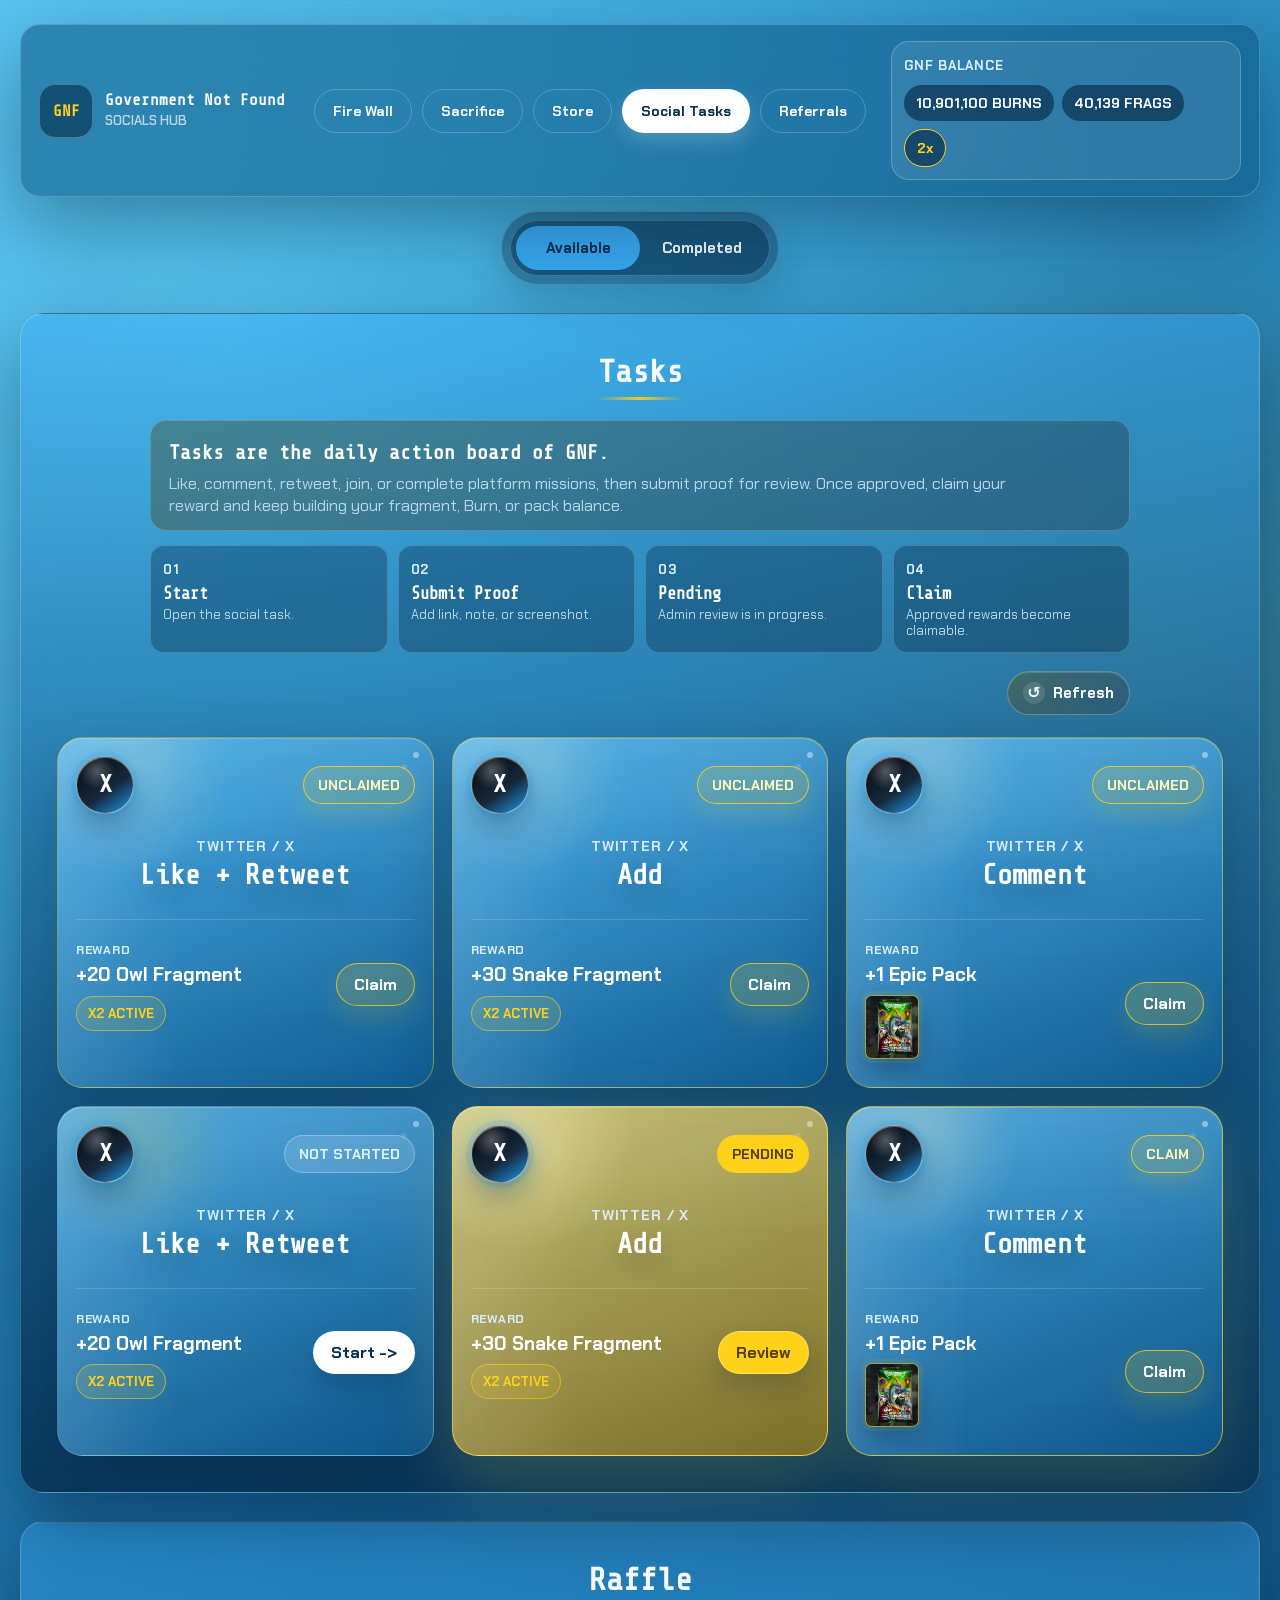
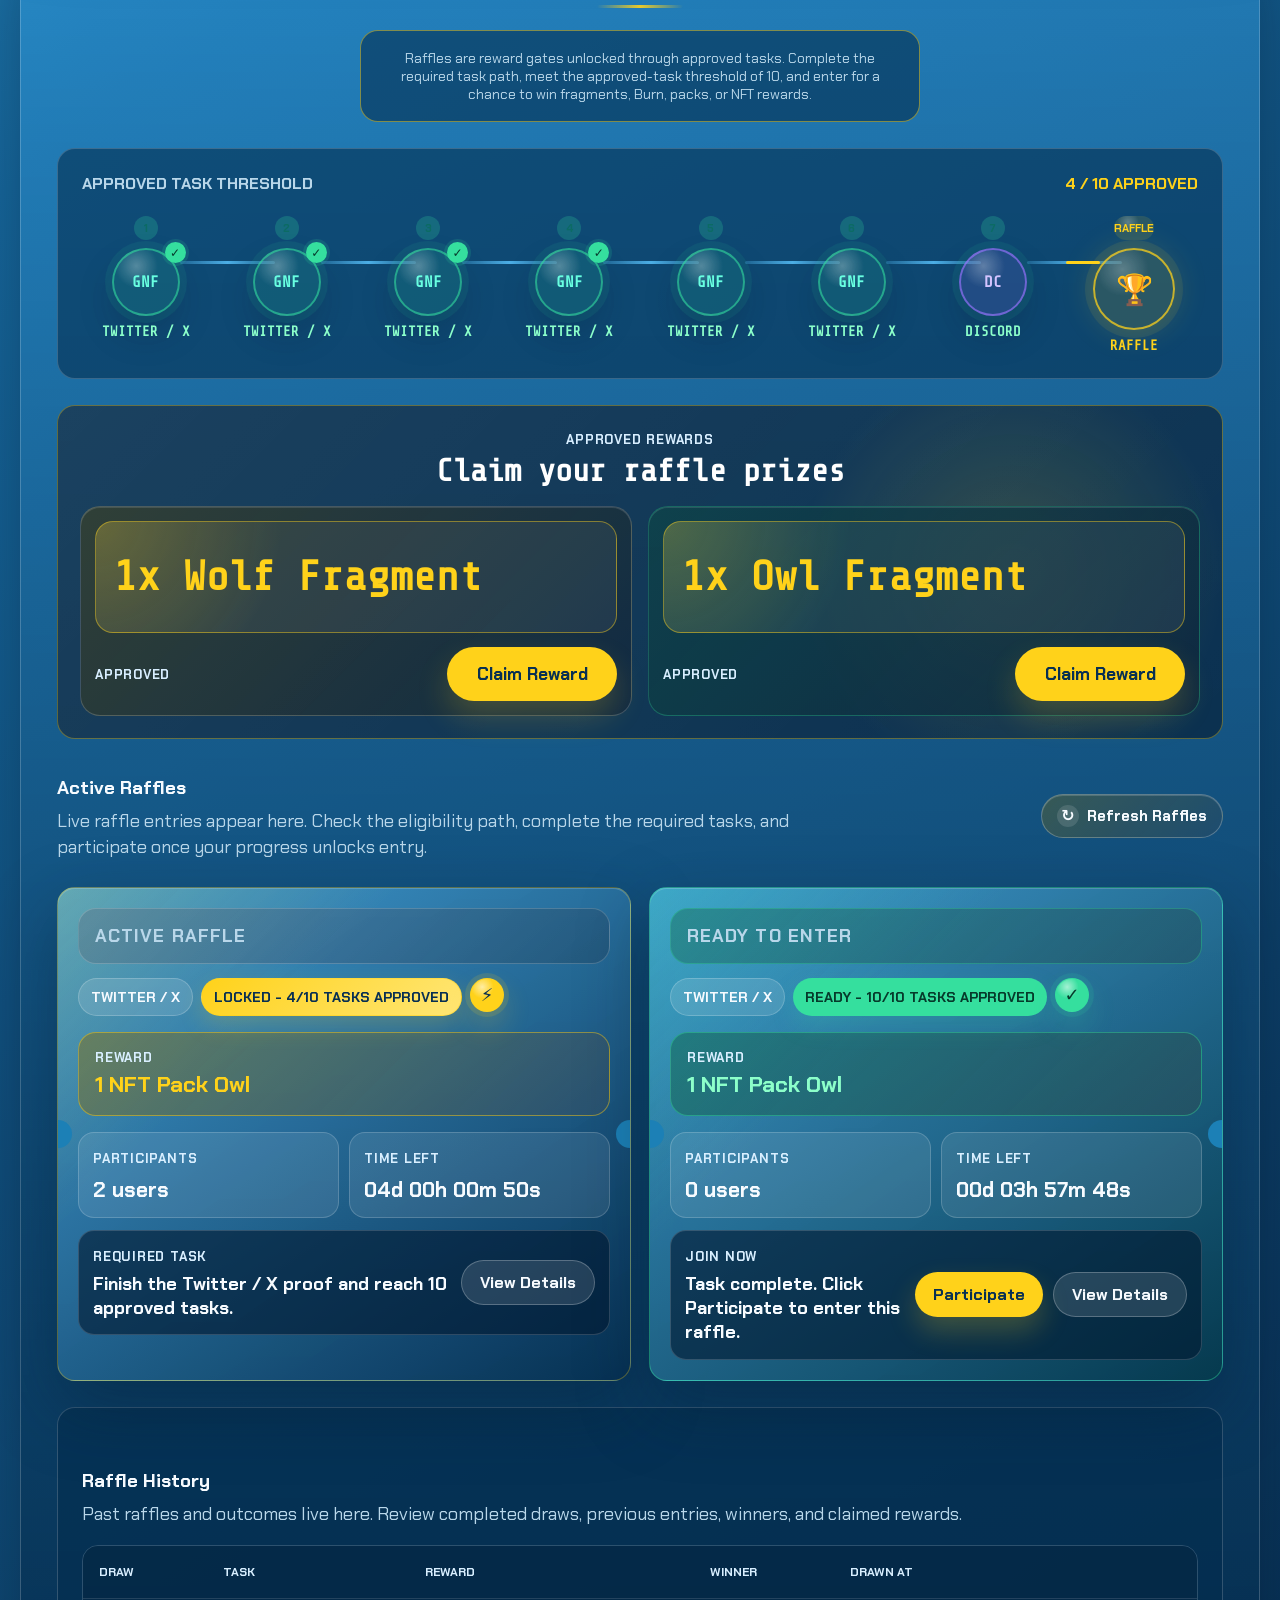
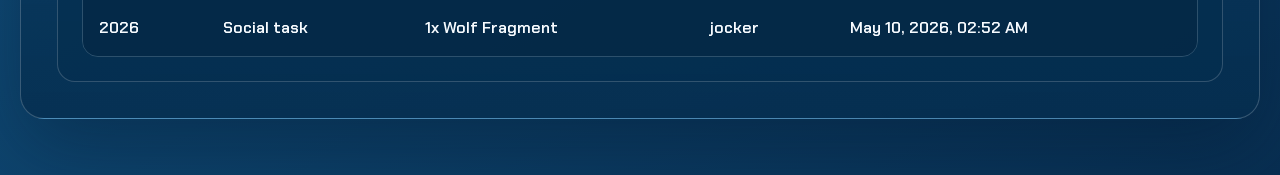
==== SocialMedia/index.html @ e6bdf953 "Publish full GNF platform" ====
<!doctype html>
<html lang="en">
  <head>
    <meta charset="UTF-8" />
    <meta name="viewport" content="width=device-width, initial-scale=1.0" />
    <title>GNF Social Tasks - Professional Mockup</title>
    <link rel="preconnect" href="https://fonts.googleapis.com" />
    <link rel="preconnect" href="https://fonts.gstatic.com" crossorigin />
    <link
      href="https://fonts.googleapis.com/css2?family=Aldrich&family=Audiowide&family=Barlow+Condensed:wght@600;700;800&family=Bungee&family=Chakra+Petch:wght@600;700&family=Electrolize&family=Exo+2:wght@600;700;800&family=Geo&family=Iceland&family=Iceberg&family=Inter+Tight:wght@600;700;800&family=Jost:wght@600;700;800&family=Kanit:wght@600;700;800&family=League+Spartan:wght@600;700;800&family=Lexend:wght@600;700;800&family=Maven+Pro:wght@600;700;800&family=Michroma&family=Noto+Sans+Display:wght@600;700;800&family=Orbitron:wght@600;700;800&family=Oswald:wght@600;700&family=Oxanium:wght@500;600;700;800&family=Overpass+Mono:wght@600;700&family=Pixelify+Sans:wght@600;700&family=Plus+Jakarta+Sans:wght@600;700;800&family=Quantico:wght@700&family=Rajdhani:wght@500;600;700&family=Rationale&family=Rubik+Mono+One&family=Russo+One&family=Share+Tech+Mono&family=Sora:wght@600;700;800&family=Space+Grotesk:wght@600;700&family=Syncopate:wght@700&family=Tektur:wght@600;700;800&family=Titillium+Web:wght@600;700;900&family=Tomorrow:wght@600;700;800&family=Turret+Road:wght@700;800&display=swap"
      rel="stylesheet"
    />
    <script>if (new URLSearchParams(location.search).has("embed")) document.documentElement.classList.add("embed-mode");</script>
    <link rel="stylesheet" href="./styles.css?v=9" />
    <style>
      .embed-mode .task-board,
      .embed-mode .raffle-grid {
        grid-template-columns: 1fr !important;
      }

      .embed-mode .task-card-bottom,
      .embed-mode .unlock-path {
        grid-template-columns: 1fr !important;
        align-items: start !important;
      }

      .embed-mode .task-start-button,
      .embed-mode .pending-button,
      .embed-mode .claim-button {
        grid-column: 1 !important;
        grid-row: auto !important;
        justify-self: start !important;
        width: max-content !important;
        max-width: 100% !important;
        margin-top: 8px !important;
      }

      .embed-mode .raffle-actions {
        width: 100% !important;
        justify-content: flex-start !important;
      }

      .embed-mode .unlock-path .secondary-action,
      .embed-mode .participate-action {
        margin-top: 8px !important;
        white-space: normal !important;
      }

      @media (max-width: 760px) {
        .embed-mode .task-board,
        .embed-mode .raffle-grid {
          grid-template-columns: 1fr !important;
        }
      }
    </style>
  </head>
  <body>
    <div class="page-shell">
      <header class="topbar" aria-label="Main navigation">
        <a class="brand" href="../index.html#socials">
          <span class="brand-mark">GNF</span>
          <span>
            <strong>Government Not Found</strong>
            <small>Socials Hub</small>
          </span>
        </a>

        <nav class="nav-pills" aria-label="Platform sections">
          <a href="../index.html#fire-wall">Fire Wall</a>
          <a href="../index.html#sacrifice">Sacrifice</a>
          <a href="../index.html#store">Store</a>
          <a class="active" href="../index.html#socials">Social Tasks</a>
          <a href="../index.html#referrals">Referrals</a>
        </nav>

        <div class="wallet-card">
          <span class="wallet-label">GNF Balance</span>
          <div class="wallet-row">
            <strong>10,901,100 BURNS</strong>
            <strong>40,139 FRAGS</strong>
            <span class="boost">2x</span>
          </div>
        </div>
      </header>

      <section class="font-switcher is-hidden" aria-label="Font picker">
        <div class="font-switcher-head">
          <span>Title Font Test</span>
          <strong id="activeFontLabel">Share Tech Mono</strong>
          <small>Info font: Chakra Petch</small>
        </div>
        <div class="font-choice-list">
          <button class="active" type="button" data-font-choice="Share Tech Mono">Share Tech Mono</button>
          <button type="button" data-font-choice="Oxanium">Oxanium</button>
          <button type="button" data-font-choice="Rajdhani">Rajdhani</button>
          <button type="button" data-font-choice="Orbitron">Orbitron</button>
          <button type="button" data-font-choice="Exo 2">Exo 2</button>
          <button type="button" data-font-choice="Chakra Petch">Chakra Petch</button>
          <button type="button" data-font-choice="Space Grotesk">Space Grotesk</button>
          <button type="button" data-font-choice="Sora">Sora</button>
          <button type="button" data-font-choice="Barlow Condensed">Barlow Condensed</button>
          <button type="button" data-font-choice="Tektur">Tektur</button>
          <button type="button" data-font-choice="Audiowide">Audiowide</button>
          <button type="button" data-font-choice="Quantico">Quantico</button>
          <button type="button" data-font-choice="Michroma">Michroma</button>
          <button type="button" data-font-choice="Tomorrow">Tomorrow</button>
          <button type="button" data-font-choice="Kanit">Kanit</button>
          <button type="button" data-font-choice="Titillium Web">Titillium Web</button>
          <button type="button" data-font-choice="Bungee">Bungee</button>
          <button type="button" data-font-choice="Syncopate">Syncopate</button>
          <button type="button" data-font-choice="Russo One">Russo One</button>
          <button type="button" data-font-choice="Aldrich">Aldrich</button>
          <button type="button" data-font-choice="Inter Tight">Inter Tight</button>
          <button type="button" data-font-choice="Electrolize">Electrolize</button>
          <button type="button" data-font-choice="Geo">Geo</button>
          <button type="button" data-font-choice="Iceland">Iceland</button>
          <button type="button" data-font-choice="Iceberg">Iceberg</button>
          <button type="button" data-font-choice="Jost">Jost</button>
          <button type="button" data-font-choice="League Spartan">League Spartan</button>
          <button type="button" data-font-choice="Lexend">Lexend</button>
          <button type="button" data-font-choice="Maven Pro">Maven Pro</button>
          <button type="button" data-font-choice="Noto Sans Display">Noto Sans Display</button>
          <button type="button" data-font-choice="Oswald">Oswald</button>
          <button type="button" data-font-choice="Overpass Mono">Overpass Mono</button>
          <button type="button" data-font-choice="Pixelify Sans">Pixelify Sans</button>
          <button type="button" data-font-choice="Plus Jakarta Sans">Plus Jakarta Sans</button>
          <button type="button" data-font-choice="Rationale">Rationale</button>
          <button type="button" data-font-choice="Rubik Mono One">Rubik Mono One</button>
          <button type="button" data-font-choice="Turret Road">Turret Road</button>
        </div>
      </section>

      <div class="task-toolbar task-toolbar-top" aria-label="Task controls">
        <div class="segmented-control" aria-label="Task filters">
          <button class="active" type="button" data-task-tab="available">Available</button>
          <button type="button" data-task-tab="completed">Completed</button>
        </div>
      </div>

      <main>
        <section class="panel task-panel" aria-labelledby="tasks-title">
          <div class="section-head">
            <div class="center-title">
              <h2 id="tasks-title">Tasks</h2>
            </div>
          </div>

          <div class="description-panel">

            <strong>Tasks are the daily action board of GNF.</strong>
            <p>Like, comment, retweet, join, or complete platform missions, then submit proof for review. Once approved, claim your reward and keep building your fragment, Burn, or pack balance.</p>
          </div>

          <div class="task-lifecycle">
            <div>
              <span>01</span>
              <strong>Start</strong>
              <small>Open the social task.</small>
            </div>
            <div>
              <span>02</span>
              <strong>Submit Proof</strong>
              <small>Add link, note, or screenshot.</small>
            </div>
            <div>
              <span>03</span>
              <strong>Pending</strong>
              <small>Admin review is in progress.</small>
            </div>
            <div>
              <span>04</span>
              <strong>Claim</strong>
              <small>Approved rewards become claimable.</small>
            </div>
          </div>

          <div class="task-actions-row">
            <button class="refresh-button title-refresh" type="button" aria-label="Refresh tasks">
              <span aria-hidden="true">&olarr;</span>
              Refresh
            </button>
          </div>

          <div class="task-board task-tab-panel is-active" id="availableTasks" aria-label="Available tasks">
            <article class="social-task-card approved-task">
              <div class="task-card-top">
                <span class="task-platform" aria-label="Twitter / X">X</span>
                <span class="task-state claim-state">Unclaimed</span>
              </div>
              <div class="task-card-main">
                <p>Twitter / X</p>
                <h3>Like + Retweet</h3>
              </div>
              <div class="task-card-bottom">
                <div>
                  <span>Reward</span>
                  <strong>+20 Owl Fragment</strong>
                </div>
                <span class="boost-chip">x2 active</span>
                <button class="task-start-button claim-button" type="button">Claim</button>
              </div>
            </article>

            <article class="social-task-card approved-task">
              <div class="task-card-top">
                <span class="task-platform" aria-label="Twitter / X">X</span>
                <span class="task-state claim-state">Unclaimed</span>
              </div>
              <div class="task-card-main">
                <p>Twitter / X</p>
                <h3>Add</h3>
              </div>
              <div class="task-card-bottom">
                <div>
                  <span>Reward</span>
                  <strong>+30 Snake Fragment</strong>
                </div>
                <span class="boost-chip">x2 active</span>
                <button class="task-start-button claim-button" type="button">Claim</button>
              </div>
            </article>

            <article class="social-task-card approved-task">
              <div class="task-card-top">
                <span class="task-platform" aria-label="Twitter / X">X</span>
                <span class="task-state claim-state">Unclaimed</span>
              </div>
              <div class="task-card-main">
                <p>Twitter / X</p>
                <h3>Comment</h3>
              </div>
              <div class="task-card-bottom">
                <div>
                  <span>Reward</span>
                  <strong>+1 Epic Pack</strong>
                  <span class="epic-pack-preview" aria-label="Epic Pack preview">
                    <img src="./assets/epic-pack.png" alt="GNF Break Through First Edition pack" />
                  </span>
                </div>
                <button class="task-start-button claim-button" type="button">Claim</button>
              </div>
            </article>

            <article class="social-task-card">
              <div class="task-card-top">
                <span class="task-platform" aria-label="Twitter / X">X</span>
                <span class="task-state">Not Started</span>
              </div>
              <div class="task-card-main">
                <p>Twitter / X</p>
                <h3>Like + Retweet</h3>
              </div>
              <div class="task-card-bottom">
                <div>
                  <span>Reward</span>
                  <strong>+20 Owl Fragment</strong>
                </div>
                <span class="boost-chip">x2 active</span>
                <button class="task-start-button" type="button" data-open-proof>Start</button>
              </div>
            </article>

            <article class="social-task-card snake-task pending-task">
              <div class="task-card-top">
                <span class="task-platform" aria-label="Twitter / X">X</span>
                <span class="task-state pending-state">Pending</span>
              </div>
              <div class="task-card-main">
                <p>Twitter / X</p>
                <h3>Add</h3>
              </div>
              <div class="task-card-bottom">
                <div>
                  <span>Reward</span>
                  <strong>+30 Snake Fragment</strong>
                </div>
                <span class="boost-chip">x2 active</span>
                <button class="task-start-button pending-button" type="button">Review</button>
              </div>
            </article>

            <article class="social-task-card epic-task claim-task">
              <div class="task-card-top">
                <span class="task-platform" aria-label="Twitter / X">X</span>
                <span class="task-state claim-state">Claim</span>
              </div>
              <div class="task-card-main">
                <p>Twitter / X</p>
                <h3>Comment</h3>
              </div>
              <div class="task-card-bottom">
                <div>
                  <span>Reward</span>
                  <strong>+1 Epic Pack</strong>
                  <span class="epic-pack-preview" aria-label="Epic Pack preview">
                    <img src="./assets/epic-pack.png" alt="GNF Break Through First Edition pack" />
                  </span>
                </div>
                <button class="task-start-button claim-button" type="button">Claim</button>
              </div>
            </article>
          </div>

          <div class="completed-showcase task-tab-panel" id="completedTasks" aria-label="Completed tasks">
            <div class="completed-task-grid">
              <article class="completed-task-card snake-completed">
                <div class="completed-card-top">
                  <span class="task-platform" aria-label="Twitter / X">X</span>
                  <span class="task-state completed-state">Completed</span>
                </div>
                <div class="completed-card-main">
                  <p>Twitter / X</p>
                  <h3>Like</h3>
                </div>
                <div class="completed-card-reward">
                  <span>Reward claimed</span>
                  <strong>+10 Snake Fragment</strong>
                  <small>x2 active</small>
                </div>
              </article>

              <article class="completed-task-card burn-completed">
                <div class="completed-card-top">
                  <span class="task-platform" aria-label="Twitter / X">X</span>
                  <span class="task-state completed-state">Completed</span>
                </div>
                <div class="completed-card-main">
                  <p>Twitter / X</p>
                  <h3>Comment</h3>
                </div>
                <div class="completed-card-reward">
                  <span>Reward claimed</span>
                  <strong>+1000 Burn Coins</strong>
                </div>
              </article>

              <article class="completed-task-card epic-completed">
                <div class="completed-card-top">
                  <span class="task-platform" aria-label="Twitter / X">X</span>
                  <span class="task-state completed-state">Completed</span>
                </div>
                <div class="completed-card-main">
                  <p>Twitter / X</p>
                  <h3>Retweet</h3>
                </div>
                <div class="completed-card-reward">
                  <span>Reward claimed</span>
                  <strong>+1 Epic Pack</strong>
                </div>
              </article>

              <article class="completed-task-card owl-completed">
                <div class="completed-card-top">
                  <span class="task-platform" aria-label="Twitter / X">X</span>
                  <span class="task-state completed-state">Completed</span>
                </div>
                <div class="completed-card-main">
                  <p>Twitter / X</p>
                  <h3>Like</h3>
                </div>
                <div class="completed-card-reward">
                  <span>Reward claimed</span>
                  <strong>+10 Owl Fragment</strong>
                  <small>x2 active</small>
                </div>
              </article>
            </div>
          </div>
        </section>

        <section class="panel" aria-labelledby="raffles-title">
          <div class="section-head">
            <div class="center-title">
              <h2 id="raffles-title">Raffle</h2>
              <div class="notice raffle-header-notice">
                <span>Raffles are reward gates unlocked through approved tasks. Complete the required task path, meet the approved-task threshold of 10, and enter for a chance to win fragments, Burn, packs, or NFT rewards.</span>
              </div>
            </div>
          </div>

          <div class="progress-card">
            <div class="progress-top">
              <span>Approved task threshold</span>
              <strong>4 / 10 approved</strong>
            </div>
            <div class="raffle-path" aria-label="Raffle task path">
              <div class="path-node is-complete">
                <span class="path-index">1</span>
                <span class="path-orb">GNF</span>
                <strong>Twitter / X</strong>
              </div>
              <div class="path-node is-complete">
                <span class="path-index">2</span>
                <span class="path-orb">GNF</span>
                <strong>Twitter / X</strong>
              </div>
              <div class="path-node is-complete">
                <span class="path-index">3</span>
                <span class="path-orb">GNF</span>
                <strong>Twitter / X</strong>
              </div>
              <div class="path-node is-complete">
                <span class="path-index">4</span>
                <span class="path-orb">GNF</span>
                <strong>Twitter / X</strong>
              </div>
              <div class="path-node">
                <span class="path-index">5</span>
                <span class="path-orb">GNF</span>
                <strong>Twitter / X</strong>
              </div>
              <div class="path-node">
                <span class="path-index">6</span>
                <span class="path-orb">GNF</span>
                <strong>Twitter / X</strong>
              </div>
              <div class="path-node discord-node">
                <span class="path-index">7</span>
                <span class="path-orb">DC</span>
                <strong>Discord</strong>
              </div>
              <div class="path-node raffle-node">
                <span class="path-index">Raffle</span>
                <span class="path-orb">&#127942;</span>
                <strong>Raffle</strong>
              </div>
            </div>
          </div>

          <div class="rewards-box">
            <div class="rewards-title">
              <span>Approved Rewards</span>
              <strong>Claim your raffle prizes</strong>
            </div>

            <div class="reward-claim-grid">
              <article class="reward-item">
                <div class="reward-glow">
                  <strong>1x Wolf Fragment</strong>
                </div>
                <div class="reward-claim-area">
                  <span>Approved</span>
                  <button type="button">Claim Reward</button>
                </div>
              </article>

              <article class="reward-item reward-item-alt">
                <div class="reward-glow">
                  <strong>1x Owl Fragment</strong>
                </div>
                <div class="reward-claim-area">
                  <span>Approved</span>
                  <button type="button">Claim Reward</button>
                </div>
              </article>
            </div>
          </div>

          <div class="section-subhead">
            <div>
              <h3>Active Raffles</h3>
              <p>Live raffle entries appear here. Check the eligibility path, complete the required tasks, and participate once your progress unlocks entry.</p>
            </div>
            <div class="section-actions compact">
              <button class="refresh-button" type="button" aria-label="Refresh active raffles">
                <span aria-hidden="true">↻</span>
                Refresh Raffles
              </button>
            </div>
          </div>

          <div class="raffle-grid">
            <article class="raffle-card premium-lock">
              <div class="raffle-main">
                <div class="raffle-nameplate">
                  <p class="eyebrow">Active Raffle</p>
                </div>

                <div class="raffle-card-head">
                  <span class="network-pill">Twitter / X</span>
                  <span class="task-pill locked-progress">Locked - 4/10 tasks approved</span>
                  <span class="status-mark locked-mark" aria-label="Raffle locked">⚡</span>
                </div>

                <div class="raffle-title-row">
                  <div class="reward-medal" aria-label="Reward">
                    <span>Reward</span>
                    <strong>1 NFT Pack Owl</strong>
                  </div>
                </div>

                <div class="raffle-meta">
                  <div>
                    <span>Participants</span>
                    <strong>2 users</strong>
                  </div>
                  <div>
                    <span>Time left</span>
                    <strong>04d 00h 00m 50s</strong>
                  </div>
                </div>

                <div class="unlock-path">
                  <div>
                    <span>Required task</span>
                    <strong>Finish the Twitter / X proof and reach 10 approved tasks.</strong>
                  </div>
                  <button class="secondary-action" type="button" data-open-details="locked">
                    View Details
                  </button>
                </div>
              </div>
            </article>

            <article class="raffle-card premium-lock is-entered" id="readyRaffleCard">
              <div class="raffle-main">
                <div class="raffle-nameplate entered-nameplate">
                  <p class="eyebrow" id="readyRaffleState">Ready to enter</p>
                </div>

                <div class="raffle-card-head">
                  <span class="network-pill">Twitter / X</span>
                  <span class="task-pill entered-pill" id="readyRafflePill">Ready - 10/10 tasks approved</span>
                  <span class="status-mark entered-mark" id="readyRaffleMark" aria-label="Ready to enter">&#10003;</span>
                </div>

                <div class="raffle-title-row">
                  <div class="reward-medal entered-reward" aria-label="Reward">
                    <span>Reward</span>
                    <strong>1 NFT Pack Owl</strong>
                  </div>
                </div>

                <div class="raffle-meta">
                  <div>
                    <span>Participants</span>
                    <strong id="readyRaffleParticipants">0 users</strong>
                  </div>
                  <div>
                    <span>Time left</span>
                    <strong>00d 03h 57m 48s</strong>
                  </div>
                </div>

                <div class="unlock-path">
                  <div>
                    <span id="readyRaffleStatusLabel">Join now</span>
                    <strong id="readyRaffleStatus">Task complete. Click Participate to enter this raffle.</strong>
                  </div>
                  <div class="raffle-actions">
                    <button class="participate-action" type="button" id="participateRaffle">
                      Participate
                    </button>
                    <button class="secondary-action" type="button" data-open-details="ready">
                      View Details
                    </button>
                  </div>
                </div>
              </div>
            </article>
          </div>

          <div class="history-card">
            <div class="section-subhead">
              <div>
                <h3>Raffle History</h3>
                <p>Past raffles and outcomes live here. Review completed draws, previous entries, winners, and claimed rewards.</p>
              </div>
            </div>

            <div class="table-wrap">
              <table>
                <thead>
                  <tr>
                    <th>Draw</th>
                    <th>Task</th>
                    <th>Reward</th>
                    <th>Winner</th>
                    <th>Drawn At</th>
                  </tr>
                </thead>
                <tbody>
                  <tr>
                    <td>2026</td>
                    <td>Social task</td>
                    <td>1x Wolf Fragment</td>
                    <td>jocker</td>
                    <td>May 10, 2026, 02:52 AM</td>
                  </tr>
                </tbody>
              </table>
            </div>
          </div>
        </section>
      </main>
    </div>

    <div class="details-overlay" id="detailsOverlay" aria-hidden="true">
      <section class="details-modal" role="dialog" aria-modal="true" aria-labelledby="detailsTitle">
        <button class="modal-close" type="button" aria-label="Close details" data-close-details>x</button>

        <div class="modal-hero">
          <div>
            <div class="modal-kicker-row">
              <span class="network-pill">Twitter / X</span>
              <span class="task-pill" id="detailsTaskPill">4/10 tasks approved</span>
            </div>
            <p class="eyebrow" id="detailsState">Locked Raffle</p>
            <h2 id="detailsTitle">Owl Pack Draw</h2>
            <p id="detailsCopy">
              Complete the required social task to unlock your entry before the countdown ends.
            </p>
          </div>

          <div class="modal-reward-card">
            <span>Reward</span>
            <strong>1 NFT Pack Owl</strong>
            <small>Winner receives the pack after the draw is approved.</small>
          </div>
        </div>

        <div class="modal-stat-grid">
          <div>
            <span>Countdown</span>
            <strong id="detailsCountdown">04d 00h 00m 50s</strong>
          </div>
          <div>
            <span>Participants</span>
            <strong id="detailsParticipants">2 users</strong>
          </div>
          <div>
            <span>Approved tasks</span>
            <strong id="detailsApproved">3 / 4</strong>
          </div>
        </div>

        <div class="modal-body-grid">
          <article class="detail-card timeline-card">
            <div class="detail-card-head">
              <span>Timeline</span>
              <strong>Draw window</strong>
            </div>
            <div class="timeline-row">
              <div>
                <span>Starts</span>
                <strong>May 10, 2026, 03:47 PM</strong>
              </div>
              <div>
                <span>Ends</span>
                <strong>May 10, 2026, 07:47 PM</strong>
              </div>
            </div>
            <div class="mini-progress">
              <span style="width: 68%"></span>
            </div>
          </article>

          <article class="detail-card status-card">
            <div class="detail-card-head">
              <span>Required task status</span>
              <strong id="detailsStatus">Not completed yet</strong>
            </div>
            <p id="detailsStatusCopy">
              Your entry is locked until the raffle task is confirmed and enough normal tasks are approved.
            </p>
          </article>
        </div>

        <article class="task-detail-panel">
          <div>
            <p class="eyebrow">Required raffle task</p>
            <h3 id="detailsTaskTitle">Share the official Owl Pack post</h3>
            <p id="detailsTaskBody">
              Open the task link, complete the Twitter / X action, then return here and confirm the task.
            </p>
          </div>
          <div class="modal-actions">
            <button class="primary-modal-action" type="button" id="detailsPrimaryAction" data-open-proof>
              Complete Task
            </button>
            <button class="secondary-modal-action" type="button">
              Task Link
            </button>
          </div>
        </article>
      </section>
    </div>

    <div class="proof-overlay" id="proofOverlay" aria-hidden="true">
      <section class="proof-modal" role="dialog" aria-modal="true" aria-labelledby="proofTitle">
        <button class="modal-close" type="button" aria-label="Close proof form" data-close-proof>x</button>

        <div class="proof-header">
          <p class="eyebrow">Task Verification</p>
          <h2 id="proofTitle">Like + Retweet</h2>
          <p>
            Add a note, link, or screenshot so the team can approve this task.
          </p>
        </div>

        <div class="proof-task-card">
          <div class="proof-status-icon" aria-label="Twitter / X">X</div>
          <div>
            <span>Twitter / X task</span>
            <strong>Like + Retweet</strong>
            <p>Open the post, complete the action, then submit proof for review.</p>
          </div>
          <div class="proof-task-actions">
            <span class="proof-reward">+20 Owl Fragment</span>
            <a href="#" class="proof-link">Open Link</a>
          </div>
        </div>

        <div class="proof-grid">
          <label class="proof-field">
            <span>Text proof <small>optional</small></span>
            <textarea placeholder="Paste your link, handle, transaction note, or anything that helps verify the task."></textarea>
          </label>

          <label class="upload-field">
            <input type="file" />
            <span class="upload-icon">+</span>
            <strong>Upload screenshot</strong>
            <small>Click to upload image proof.</small>
          </label>
        </div>

        <div class="proof-footer">
          <button class="secondary-modal-action" type="button" data-close-proof>Cancel</button>
          <button class="primary-modal-action proof-submit" type="button">
            Submit Verification
          </button>
        </div>
      </section>
    </div>

    <script>
      const overlay = document.querySelector("#detailsOverlay");
      const proofOverlay = document.querySelector("#proofOverlay");
      const fontButtons = document.querySelectorAll("[data-font-choice]");
      const activeFontLabel = document.querySelector("#activeFontLabel");
      const setProjectFont = (fontName) => {
        const fontStack = `"${fontName}", Rajdhani, system-ui, sans-serif`;
        document.documentElement.style.setProperty("--font-display", fontStack);
        document.documentElement.style.setProperty(
          "--font-ui",
          '"Chakra Petch", Rajdhani, system-ui, sans-serif',
        );
        activeFontLabel.textContent = fontName;
        fontButtons.forEach((button) => {
          button.classList.toggle("active", button.dataset.fontChoice === fontName);
        });
        localStorage.setItem("gnf-social-title-font", fontName);
      };

      fontButtons.forEach((button) => {
        button.addEventListener("click", () => setProjectFont(button.dataset.fontChoice));
      });

      setProjectFont("Share Tech Mono");

      const isEmbedMode = document.documentElement.classList.contains("embed-mode");
      const placeOverlayNearTrigger = (overlayElement, trigger) => {
        if (!isEmbedMode || !overlayElement) return;
        const triggerTop = trigger ? trigger.getBoundingClientRect().top + window.scrollY : window.scrollY;
        const top = Math.max(0, triggerTop - 420);
        overlayElement.style.setProperty("--overlay-top", `${top}px`);
      };

      const modalData = {
        locked: {
          state: "Locked Raffle",
          title: "Owl Pack Draw",
          pill: "4/10 tasks approved",
          copy: "Complete the required Twitter / X proof and reach the approved-task threshold before the countdown ends.",
          countdown: "04d 00h 00m 50s",
          participants: "2 users",
          approved: "4 / 10",
          status: "Not completed yet",
          statusCopy: "Your entry is locked until the raffle task is confirmed and your approved normal task count reaches the threshold.",
          taskTitle: "Share the official Owl Pack post",
          taskBody: "Open the task link, complete the Twitter / X action, then return here and confirm the task.",
          action: "Complete Task",
          entered: false,
        },
        ready: {
          state: "Ready to Enter",
          title: "Owl Vault Draw",
          pill: "10/10 tasks approved",
          copy: "Your required task is complete. Click Participate on the raffle card to enter the draw.",
          countdown: "00d 03h 57m 48s",
          participants: "0 users",
          approved: "10 / 10",
          status: "Ready to participate",
          statusCopy: "You are eligible, but you are not entered until you press Participate.",
          taskTitle: "Twitter / X entry completed",
          taskBody: "The task is approved. Return to the raffle card and click Participate to join the draw.",
          action: "Participate",
          entered: true,
        },
        entered: {
          state: "Entry Confirmed",
          title: "Owl Vault Draw",
          pill: "10/10 tasks approved",
          copy: "You are entered for this raffle. Keep an eye on the draw timer and reward status.",
          countdown: "00d 03h 57m 48s",
          participants: "0 users",
          approved: "10 / 10",
          status: "Entry confirmed",
          statusCopy: "Your Twitter / X task is approved and your raffle entry is active.",
          taskTitle: "Twitter / X entry completed",
          taskBody: "No extra action is needed right now. The draw will process automatically when the timer ends.",
          action: "Entered",
          entered: true,
        },
      };

      const setText = (id, value) => {
        document.querySelector(id).textContent = value;
      };

      const openDetails = (type, trigger) => {
        const data = modalData[type] || modalData.locked;
        setText("#detailsState", data.state);
        setText("#detailsTitle", data.title);
        setText("#detailsTaskPill", data.pill);
        setText("#detailsCopy", data.copy);
        setText("#detailsCountdown", data.countdown);
        setText("#detailsParticipants", data.participants);
        setText("#detailsApproved", data.approved);
        setText("#detailsStatus", data.status);
        setText("#detailsStatusCopy", data.statusCopy);
        setText("#detailsTaskTitle", data.taskTitle);
        setText("#detailsTaskBody", data.taskBody);
        setText("#detailsPrimaryAction", data.action);
        overlay.classList.toggle("entered-modal", data.entered);
        placeOverlayNearTrigger(overlay, trigger);
        overlay.classList.add("is-open");
        overlay.setAttribute("aria-hidden", "false");
      };

      document.querySelectorAll("[data-open-details]").forEach((button) => {
        button.addEventListener("click", (event) => openDetails(button.dataset.openDetails, event.currentTarget));
      });

      document.querySelector("#participateRaffle")?.addEventListener("click", (event) => {
        event.currentTarget.classList.add("is-hidden");
        document.querySelector("#readyRaffleState").textContent = "Entry Confirmed";
        document.querySelector("#readyRafflePill").textContent = "Entered - 10/10 tasks approved";
        document.querySelector("#readyRaffleMark").setAttribute("aria-label", "Entry confirmed");
        document.querySelector("#readyRaffleParticipants").textContent = "1 user";
        document.querySelector("#readyRaffleStatusLabel").textContent = "Entry status";
        document.querySelector("#readyRaffleStatus").textContent = "You are entered. Wait for admin draw and prize approval.";
        document.querySelector('[data-open-details="ready"]').dataset.openDetails = "entered";
      });

      document.querySelectorAll("[data-task-tab]").forEach((button) => {
        button.addEventListener("click", () => {
          const tab = button.dataset.taskTab;
          document.querySelectorAll("[data-task-tab]").forEach((item) => {
            item.classList.toggle("active", item === button);
          });
          document.querySelector("#availableTasks").classList.toggle("is-active", tab === "available");
          document.querySelector("#completedTasks").classList.toggle("is-active", tab === "completed");
        });
      });

      document.querySelector("[data-close-details]").addEventListener("click", () => {
        overlay.classList.remove("is-open");
        overlay.setAttribute("aria-hidden", "true");
      });

      document.querySelectorAll("[data-open-proof]").forEach((button) => {
        button.addEventListener("click", (event) => {
          placeOverlayNearTrigger(proofOverlay, event.currentTarget);
          proofOverlay.classList.add("is-open");
          proofOverlay.setAttribute("aria-hidden", "false");
        });
      });

      document.querySelectorAll("[data-close-proof]").forEach((button) => {
        button.addEventListener("click", () => {
          proofOverlay.classList.remove("is-open");
          proofOverlay.setAttribute("aria-hidden", "true");
        });
      });

      overlay.addEventListener("click", (event) => {
        if (event.target === overlay) {
          overlay.classList.remove("is-open");
          overlay.setAttribute("aria-hidden", "true");
        }
      });

      proofOverlay.addEventListener("click", (event) => {
        if (event.target === proofOverlay) {
          proofOverlay.classList.remove("is-open");
          proofOverlay.setAttribute("aria-hidden", "true");
        }
      });
    </script>
  </body>
</html>
---- SocialMedia/styles.css ----
:root {
  --ink: #f7fbff;
  --muted: #b9d7ea;
  --panel: rgba(7, 50, 84, 0.72);
  --panel-soft: rgba(66, 169, 230, 0.2);
  --line: rgba(255, 255, 255, 0.2);
  --blue: #38aaf2;
  --deep: #0a365b;
  --navy: #082f52;
  --yellow: #ffd21a;
  --green: #35df9e;
  --danger: #8fb2c9;
  --shadow: 0 28px 80px rgba(3, 22, 42, 0.38);
  --font-ui: "Chakra Petch", Rajdhani, system-ui, -apple-system, BlinkMacSystemFont, "Segoe UI", sans-serif;
  --font-display: "Share Tech Mono", Oxanium, Rajdhani, system-ui, sans-serif;
}

* {
  box-sizing: border-box;
}

body {
  margin: 0;
  min-height: 100vh;
  color: var(--ink);
  font-family: var(--font-ui);
  background:
    radial-gradient(circle at 18% 10%, rgba(99, 217, 255, 0.58), transparent 28%),
    radial-gradient(circle at 88% 20%, rgba(255, 210, 26, 0.12), transparent 18%),
    linear-gradient(145deg, #3fb4e8 0%, #17699e 42%, #082f52 100%);
  letter-spacing: 0;
}

body::before {
  content: "";
  position: fixed;
  inset: 0;
  pointer-events: none;
  background:
    linear-gradient(120deg, rgba(255, 255, 255, 0.12), transparent 34%),
    repeating-linear-gradient(0deg, rgba(255, 255, 255, 0.03) 0 1px, transparent 1px 4px);
  opacity: 0.6;
}

button,
a {
  font: inherit;
}

.page-shell {
  position: relative;
  width: min(1240px, calc(100% - 32px));
  margin: 0 auto;
  padding: 24px 0 56px;
}

.topbar {
  display: grid;
  grid-template-columns: 250px 1fr minmax(250px, 350px);
  gap: 22px;
  align-items: center;
  padding: 16px 18px;
  border: 1px solid var(--line);
  border-radius: 20px;
  background: rgba(14, 85, 128, 0.56);
  box-shadow: var(--shadow);
  backdrop-filter: blur(18px);
}

.font-switcher {
  display: grid;
  grid-template-columns: 190px minmax(0, 1fr);
  gap: 14px;
  align-items: stretch;
  margin-top: 16px;
  padding: 14px;
  border: 1px solid var(--line);
  border-radius: 20px;
  background: rgba(4, 42, 72, 0.58);
  box-shadow: 0 18px 44px rgba(3, 22, 42, 0.22);
  backdrop-filter: blur(16px);
}

.font-switcher.is-hidden {
  display: none;
}

.font-switcher-head {
  display: grid;
  align-content: center;
  min-height: 70px;
  padding: 12px 14px;
  border: 1px solid rgba(255, 255, 255, 0.18);
  border-radius: 16px;
  background:
    linear-gradient(135deg, rgba(255, 210, 26, 0.14), rgba(255, 255, 255, 0.05)),
    rgba(3, 31, 56, 0.34);
}

.font-switcher-head span {
  color: #d8eeff;
  font-size: 12px;
  font-weight: 800;
  letter-spacing: 0.06em;
  text-transform: uppercase;
}

.font-switcher-head strong {
  display: block;
  margin-top: 6px;
  color: var(--yellow);
  font-family: var(--font-display);
  font-size: 18px;
  line-height: 1.1;
}

.font-switcher-head small {
  display: block;
  margin-top: 6px;
  color: #d8eeff;
  font-size: 12px;
  font-weight: 800;
}

.font-choice-list {
  display: flex;
  gap: 8px;
  align-items: center;
  overflow-x: auto;
  padding: 8px;
  border: 1px solid rgba(255, 255, 255, 0.14);
  border-radius: 16px;
  background: rgba(3, 27, 50, 0.34);
  scrollbar-color: rgba(255, 210, 26, 0.7) rgba(255, 255, 255, 0.08);
}

.font-choice-list button {
  flex: 0 0 auto;
  min-height: 44px;
  border: 1px solid rgba(255, 255, 255, 0.22);
  border-radius: 999px;
  padding: 10px 14px;
  color: var(--ink);
  background: rgba(255, 255, 255, 0.1);
  font: 800 14px var(--font-ui);
  cursor: pointer;
  white-space: nowrap;
}

.font-choice-list button:hover,
.font-choice-list button.active {
  color: #082f52;
  border-color: rgba(255, 210, 26, 0.78);
  background: var(--yellow);
  box-shadow: 0 10px 22px rgba(255, 210, 26, 0.2);
}

.brand {
  display: flex;
  align-items: center;
  gap: 12px;
  color: var(--ink);
  text-decoration: none;
}

.brand-mark {
  display: grid;
  width: 54px;
  height: 54px;
  place-items: center;
  border: 1px solid rgba(255, 255, 255, 0.24);
  border-radius: 16px;
  color: var(--yellow);
  background: rgba(5, 43, 75, 0.58);
  font-family: var(--font-display);
  font-weight: 800;
}

.brand strong,
h1,
h2 {
  font-family: var(--font-display);
}

.brand strong {
  display: block;
  font-size: 16px;
  line-height: 1;
}

.brand small {
  display: block;
  margin-top: 4px;
  color: var(--muted);
  font-size: 13px;
  font-weight: 600;
  text-transform: uppercase;
}

.nav-pills {
  display: flex;
  justify-content: center;
  gap: 10px;
  flex-wrap: wrap;
}

.nav-pills a {
  min-height: 42px;
  padding: 12px 18px;
  border: 1px solid rgba(255, 255, 255, 0.22);
  border-radius: 999px;
  color: var(--ink);
  text-decoration: none;
  font-size: 14px;
  font-weight: 700;
}

.nav-pills a.active {
  color: #082f52;
  background: #ffffff;
  box-shadow: 0 8px 20px rgba(255, 255, 255, 0.18);
}

.wallet-card {
  justify-self: end;
  width: 100%;
  padding: 12px;
  border: 1px solid rgba(255, 255, 255, 0.22);
  border-radius: 18px;
  background: rgba(255, 255, 255, 0.09);
}

.wallet-label,
.eyebrow {
  color: #d8eeff;
  font-size: 13px;
  font-weight: 700;
  letter-spacing: 0.06em;
  text-transform: uppercase;
}

.wallet-row {
  display: flex;
  align-items: center;
  gap: 8px;
  margin-top: 10px;
  flex-wrap: wrap;
}

.wallet-row strong,
.boost {
  padding: 9px 12px;
  border-radius: 999px;
  background: rgba(3, 35, 64, 0.6);
  font-size: 14px;
}

.boost {
  color: var(--yellow);
  border: 1px solid var(--yellow);
  font-weight: 900;
}

.task-lifecycle span {
  color: #d8eeff;
  font-size: 13px;
  font-weight: 700;
  letter-spacing: 0.06em;
  text-transform: uppercase;
}

.panel {
  margin-top: 28px;
  padding: 36px;
  border: 1px solid var(--line);
  border-radius: 24px;
  background: linear-gradient(180deg, rgba(56, 170, 242, 0.42), rgba(5, 45, 78, 0.82));
  box-shadow: var(--shadow);
}

.task-panel {
  position: relative;
}

.section-head,
.section-subhead {
  display: flex;
  align-items: center;
  justify-content: space-between;
  gap: 24px;
}

.section-head {
  display: grid;
  grid-template-columns: 1fr auto 1fr;
}

.section-head .center-title {
  grid-column: 2;
}

.section-head > .section-actions,
.section-head > .badge {
  grid-column: 3;
  justify-self: end;
}

.task-panel .section-head {
  position: relative;
  grid-template-columns: 1fr;
  justify-items: center;
}

.task-panel .section-head .center-title {
  grid-column: 1;
}

.title-refresh {
  position: static;
  min-height: 42px;
  padding: 10px 17px;
}

.task-actions-row {
  display: flex;
  justify-content: flex-end;
  width: min(980px, 100%);
  margin: 18px auto 22px;
}

.task-toolbar {
  display: flex;
  justify-content: center;
  gap: 12px;
  align-items: center;
  width: min(520px, 100%);
  margin: 18px auto 0;
  padding: 8px;
  border: 1px solid rgba(255, 255, 255, 0.18);
  border-radius: 999px;
  background: rgba(3, 31, 56, 0.28);
}

.task-toolbar-top {
  width: fit-content;
  margin: 14px auto 18px;
  background: rgba(3, 31, 56, 0.34);
  box-shadow: 0 18px 40px rgba(3, 22, 42, 0.18);
}

.center-title {
  flex: 1;
  text-align: center;
}

.center-title h2 {
  display: inline-block;
  position: relative;
}

.center-title h2::after {
  content: "";
  position: absolute;
  left: 50%;
  bottom: -10px;
  width: 86px;
  height: 3px;
  border-radius: 999px;
  background: linear-gradient(90deg, transparent, rgba(255, 210, 26, 0.9), transparent);
  transform: translateX(-50%);
}

.center-title p {
  max-width: 680px;
  margin: 18px auto 0;
}

.section-head h2,
.section-subhead h3,
.rewards-box h3,
.raffle-card h3 {
  margin: 4px 0 8px;
}

.section-head h2 {
  font-size: 32px;
}

.section-head p,
.section-subhead p,
.rewards-box p,
.raffle-card p {
  margin: 0;
  color: var(--muted);
  font-size: 18px;
  line-height: 1.45;
}

.segmented-control {
  display: flex;
  padding: 5px;
  border: 1px solid rgba(255, 255, 255, 0.22);
  border-radius: 999px;
  background: rgba(4, 42, 72, 0.42);
}

.segmented-control button {
  min-width: 124px;
  border: 0;
  border-radius: 999px;
  color: var(--ink);
  background: transparent;
  padding: 12px 18px;
  font-size: 15px;
  font-weight: 700;
  cursor: pointer;
}

.segmented-control button.active {
  color: #082f52;
  background: var(--blue);
}

.section-actions {
  display: flex;
  align-items: center;
  justify-content: flex-end;
  gap: 10px;
  flex-wrap: wrap;
}

.section-actions.compact {
  min-width: 330px;
}

.description-panel {
  width: min(980px, 100%);
  margin: 22px auto 0;
  padding: 14px 18px;
  border: 1px solid rgba(255, 255, 255, 0.18);
  border-radius: 16px;
  background:
    linear-gradient(135deg, rgba(255, 210, 26, 0.12), rgba(255, 255, 255, 0.04)),
    rgba(3, 31, 56, 0.36);
}

.description-panel span {
  color: #d8eeff;
  font-size: 13px;
  font-weight: 700;
  letter-spacing: 0.06em;
  text-transform: uppercase;
}

.description-panel strong {
  display: block;
  margin-top: 6px;
  color: #ffffff;
  font-family: var(--font-display);
  font-size: 20px;
  line-height: 1.2;
}

.description-panel p {
  max-width: 860px;
  margin: 8px 0 0;
  color: var(--muted);
  font-size: 16px;
  line-height: 1.35;
}

.live-dot {
  width: 8px;
  height: 8px;
  border-radius: 50%;
  background: var(--green);
  box-shadow: 0 0 0 5px rgba(53, 223, 158, 0.12);
}

.refresh-button {
  display: inline-flex;
  align-items: center;
  justify-content: center;
  gap: 8px;
  min-height: 42px;
  border: 1px solid rgba(255, 255, 255, 0.26);
  border-radius: 999px;
  padding: 10px 15px;
  color: var(--ink);
  background:
    linear-gradient(135deg, rgba(255, 210, 26, 0.18), rgba(255, 255, 255, 0.08)),
    rgba(4, 42, 72, 0.48);
  font-size: 15px;
  font-weight: 700;
  cursor: pointer;
  box-shadow: inset 0 1px 0 rgba(255, 255, 255, 0.16);
}

.refresh-button:hover {
  border-color: rgba(255, 210, 26, 0.58);
  color: var(--yellow);
}

.refresh-button span {
  display: inline-grid;
  width: 22px;
  height: 22px;
  place-items: center;
  border-radius: 50%;
  background: rgba(255, 255, 255, 0.12);
  font-size: 16px;
  line-height: 1;
}

.task-panel .title-refresh {
  color: var(--ink);
  border-color: rgba(255, 255, 255, 0.26);
  background:
    linear-gradient(135deg, rgba(255, 210, 26, 0.18), rgba(255, 255, 255, 0.08)),
    rgba(4, 42, 72, 0.48);
  box-shadow: inset 0 1px 0 rgba(255, 255, 255, 0.16);
}

.task-panel .title-refresh:hover {
  color: var(--yellow);
  border-color: rgba(255, 210, 26, 0.58);
}

.empty-state {
  display: grid;
  min-height: 190px;
  place-items: center;
  margin-top: 26px;
  padding: 30px;
  border: 1px dashed rgba(255, 255, 255, 0.32);
  border-radius: 18px;
  background: rgba(255, 255, 255, 0.08);
  text-align: center;
}

.task-lifecycle {
  display: grid;
  grid-template-columns: repeat(4, minmax(0, 1fr));
  gap: 10px;
  width: min(980px, 100%);
  margin: 14px auto 0;
}

.task-lifecycle div {
  min-height: 82px;
  padding: 12px;
  border: 1px solid rgba(255, 255, 255, 0.18);
  border-radius: 14px;
  background: rgba(3, 31, 56, 0.32);
}

.task-lifecycle strong {
  display: block;
  margin-top: 5px;
  color: #ffffff;
  font-family: var(--font-display);
  font-size: 17px;
}

.task-lifecycle small {
  display: block;
  margin-top: 4px;
  color: var(--muted);
  font-size: 13px;
  line-height: 1.25;
}

.upgraded-empty {
  min-height: 150px;
}

.task-board {
  display: grid;
  grid-template-columns: repeat(3, minmax(240px, 1fr));
  gap: 18px;
  margin-top: 0;
}

.task-tab-panel {
  display: none;
}

.task-tab-panel.is-active {
  display: grid;
}

.completed-showcase.task-tab-panel.is-active {
  display: block;
}

.social-task-card {
  position: relative;
  overflow: hidden;
  min-height: 260px;
  padding: 18px;
  border: 1px solid rgba(255, 255, 255, 0.22);
  border-radius: 26px;
  background:
    radial-gradient(circle at 20% 10%, rgba(255, 210, 26, 0.18), transparent 24%),
    linear-gradient(155deg, rgba(88, 190, 250, 0.78), rgba(14, 94, 150, 0.76));
  box-shadow:
    0 24px 60px rgba(3, 22, 42, 0.24),
    inset 0 1px 0 rgba(255, 255, 255, 0.2);
}

.social-task-card::before {
  content: "";
  position: absolute;
  inset: 0;
  pointer-events: none;
  background:
    linear-gradient(90deg, rgba(255, 255, 255, 0.12), transparent 34%),
    linear-gradient(180deg, rgba(255, 255, 255, 0.08), transparent 42%);
  opacity: 0.8;
}

.social-task-card::after {
  content: "";
  position: absolute;
  right: 14px;
  top: 14px;
  width: 6px;
  height: 6px;
  border-radius: 50%;
  background: rgba(255, 255, 255, 0.42);
  box-shadow: -12px 12px 0 rgba(255, 255, 255, 0.14);
}

.snake-task {
  background:
    radial-gradient(circle at 18% 8%, rgba(255, 244, 181, 0.42), transparent 26%),
    linear-gradient(155deg, rgba(255, 226, 112, 0.76), rgba(158, 126, 24, 0.76));
}

.epic-task {
  background:
    radial-gradient(circle at 18% 8%, rgba(255, 244, 181, 0.28), transparent 24%),
    linear-gradient(155deg, rgba(88, 190, 250, 0.78), rgba(14, 94, 150, 0.76));
}

.approved-task {
  border-color: rgba(255, 210, 26, 0.42);
  background:
    radial-gradient(circle at 18% 8%, rgba(255, 244, 181, 0.22), transparent 24%),
    linear-gradient(155deg, rgba(88, 190, 250, 0.78), rgba(14, 94, 150, 0.76));
  box-shadow:
    0 24px 60px rgba(3, 22, 42, 0.22),
    inset 0 1px 0 rgba(255, 255, 255, 0.22);
}

.pending-task {
  border-color: rgba(255, 226, 112, 0.72);
  box-shadow:
    0 24px 70px rgba(255, 210, 26, 0.18),
    inset 0 1px 0 rgba(255, 255, 255, 0.22);
}

.claim-task {
  border-color: rgba(255, 210, 26, 0.62);
  box-shadow:
    0 24px 70px rgba(255, 210, 26, 0.14),
    inset 0 1px 0 rgba(255, 255, 255, 0.2);
}

.task-card-top,
.task-card-main,
.task-card-bottom {
  position: relative;
  z-index: 1;
}

.task-card-top {
  display: flex;
  justify-content: space-between;
  gap: 12px;
  align-items: center;
}

.task-platform {
  display: grid;
  width: 58px;
  height: 58px;
  place-items: center;
  border: 1px solid rgba(255, 255, 255, 0.5);
  border-radius: 50%;
  color: #ffffff;
  background:
    radial-gradient(circle at 35% 25%, rgba(255, 255, 255, 0.28), transparent 32%),
    linear-gradient(145deg, #05070a, #15283a 58%, #1d9bf0);
  font-family: var(--font-display);
  font-size: 24px;
  font-weight: 800;
  letter-spacing: 0;
  text-transform: uppercase;
  box-shadow:
    inset 0 1px 0 rgba(255, 255, 255, 0.3),
    0 16px 28px rgba(3, 22, 42, 0.24),
    0 0 0 5px rgba(29, 155, 240, 0.14),
    0 0 26px rgba(29, 155, 240, 0.34);
}

.task-state {
  display: inline-flex;
  align-items: center;
  min-height: 36px;
  padding: 9px 14px;
  border: 1px solid rgba(255, 255, 255, 0.28);
  border-radius: 999px;
  color: #dff3ff;
  background: rgba(255, 255, 255, 0.14);
  font-size: 14px;
  font-weight: 800;
  text-transform: uppercase;
}

.pending-state {
  color: #553f00;
  border-color: rgba(255, 210, 26, 0.72);
  background: var(--yellow);
}

.claim-state {
  color: #fff7bd;
  border-color: rgba(255, 210, 26, 0.84);
  background: rgba(255, 210, 26, 0.16);
  box-shadow: 0 10px 24px rgba(255, 210, 26, 0.16);
}

.task-card-main {
  display: grid;
  align-content: center;
  min-height: 106px;
  padding: 14px 0 18px;
  border-bottom: 1px solid rgba(255, 255, 255, 0.16);
  text-align: center;
}

.task-card-main p {
  margin: 0 0 6px;
  color: #d7ecfa;
  font-size: 14px;
  font-weight: 700;
  letter-spacing: 0.06em;
  text-transform: uppercase;
}

.task-card-main h3 {
  margin: 0;
  color: #ffffff;
  font-family: var(--font-display);
  font-size: 28px;
  line-height: 1.05;
  text-shadow: 0 10px 24px rgba(3, 22, 42, 0.24);
}

.task-card-bottom {
  display: grid;
  grid-template-columns: minmax(0, 1fr) auto;
  gap: 10px;
  align-items: end;
  padding-top: 18px;
}

.task-card-bottom div {
  min-width: 0;
}

.task-card-bottom span:not(.boost-chip),
.task-card-bottom div span {
  color: #d8eeff;
  font-size: 12px;
  font-weight: 700;
  letter-spacing: 0.06em;
  text-transform: uppercase;
}

.task-card-bottom strong {
  display: block;
  margin-top: 5px;
  color: #ffffff;
  font-size: 19px;
  line-height: 1.15;
}

.epic-pack-preview {
  display: block;
  width: 54px;
  height: 64px;
  margin-top: 9px;
  padding: 0;
  border: 1px solid rgba(255, 210, 26, 0.58);
  border-radius: 7px;
  overflow: hidden;
  background: rgba(3, 31, 56, 0.36);
  box-shadow:
    0 12px 24px rgba(3, 22, 42, 0.28),
    0 0 0 4px rgba(255, 210, 26, 0.08);
}

.epic-pack-preview img {
  display: block;
  width: 100%;
  height: 100%;
  object-fit: cover;
}

.boost-chip {
  justify-self: start;
  display: inline-flex;
  align-items: center;
  min-height: 34px;
  padding: 8px 11px;
  border: 1px solid rgba(255, 210, 26, 0.54);
  border-radius: 999px;
  color: var(--yellow);
  background: rgba(255, 210, 26, 0.12);
  font-size: 13px;
  font-weight: 800;
  text-transform: uppercase;
}

.task-start-button {
  grid-column: 2;
  grid-row: 1 / span 2;
  align-self: center;
  min-height: 42px;
  border: 1px solid rgba(255, 255, 255, 0.32);
  border-radius: 999px;
  padding: 10px 17px;
  color: #082f52;
  background: #ffffff;
  font-weight: 800;
  cursor: pointer;
  box-shadow: 0 14px 26px rgba(3, 22, 42, 0.18);
}

.task-start-button::after {
  content: " ->";
}

.pending-button {
  color: #553f00;
  background: var(--yellow);
}

.pending-button::after,
.claim-button::after {
  content: "";
}

.claim-button {
  color: #ffffff;
  border-color: rgba(255, 210, 26, 0.74);
  background: rgba(255, 210, 26, 0.18);
  box-shadow: 0 12px 28px rgba(255, 210, 26, 0.16);
}

.completed-showcase {
  margin-top: 26px;
  padding: 18px;
  border: 1px solid rgba(53, 223, 158, 0.28);
  border-radius: 24px;
  background:
    radial-gradient(circle at 12% 0%, rgba(53, 223, 158, 0.18), transparent 24%),
    linear-gradient(180deg, rgba(5, 58, 76, 0.55), rgba(3, 31, 56, 0.72));
}

.completed-task-grid {
  display: grid;
  grid-template-columns: repeat(4, minmax(190px, 1fr));
  gap: 14px;
}

.completed-task-card {
  position: relative;
  overflow: hidden;
  min-height: 245px;
  padding: 18px;
  border: 1px solid rgba(255, 255, 255, 0.2);
  border-radius: 24px;
  background:
    radial-gradient(circle at 18% 12%, rgba(53, 223, 158, 0.24), transparent 24%),
    linear-gradient(155deg, rgba(68, 191, 194, 0.78), rgba(11, 88, 112, 0.8));
  box-shadow:
    0 18px 42px rgba(3, 22, 42, 0.2),
    inset 0 1px 0 rgba(255, 255, 255, 0.18);
}

.completed-task-card::before {
  content: "";
  position: absolute;
  inset: 0;
  pointer-events: none;
  background:
    radial-gradient(circle at 82% 14%, rgba(53, 223, 158, 0.18), transparent 18%),
    linear-gradient(90deg, rgba(255, 255, 255, 0.12), transparent 36%);
}

.snake-completed {
  background:
    radial-gradient(circle at 18% 12%, rgba(53, 223, 158, 0.24), transparent 24%),
    linear-gradient(155deg, rgba(68, 191, 194, 0.78), rgba(11, 88, 112, 0.8));
}

.burn-completed {
  background:
    radial-gradient(circle at 18% 12%, rgba(53, 223, 158, 0.24), transparent 24%),
    linear-gradient(155deg, rgba(68, 191, 194, 0.78), rgba(11, 88, 112, 0.8));
}

.epic-completed {
  background:
    radial-gradient(circle at 18% 12%, rgba(53, 223, 158, 0.24), transparent 24%),
    linear-gradient(155deg, rgba(68, 191, 194, 0.78), rgba(11, 88, 112, 0.8));
}

.owl-completed {
  background:
    radial-gradient(circle at 18% 12%, rgba(53, 223, 158, 0.24), transparent 24%),
    linear-gradient(155deg, rgba(68, 191, 194, 0.78), rgba(11, 88, 112, 0.8));
}

.completed-card-top,
.completed-card-main,
.completed-card-reward {
  position: relative;
  z-index: 1;
}

.completed-card-top {
  display: flex;
  justify-content: space-between;
  gap: 10px;
  align-items: center;
}

.completed-state {
  color: #063a2b;
  border-color: rgba(53, 223, 158, 0.72);
  background: var(--green);
}

.completed-card-main {
  display: grid;
  align-content: center;
  min-height: 96px;
  padding: 14px 0;
  border-bottom: 1px solid rgba(255, 255, 255, 0.15);
  text-align: center;
}

.completed-card-main p {
  margin: 0 0 6px;
  color: #d7ecfa;
  font-size: 13px;
  font-weight: 800;
  letter-spacing: 0.06em;
  text-transform: uppercase;
}

.completed-card-main h3 {
  margin: 0;
  color: #ffffff;
  font-family: var(--font-display);
  font-size: 27px;
}

.completed-card-reward {
  display: grid;
  gap: 6px;
  padding-top: 16px;
}

.completed-card-reward span {
  color: #d8eeff;
  font-size: 12px;
  font-weight: 800;
  letter-spacing: 0.06em;
  text-transform: uppercase;
}

.completed-card-reward strong {
  color: #ffffff;
  font-size: 18px;
  line-height: 1.15;
}

.completed-card-reward small {
  justify-self: start;
  min-height: 30px;
  padding: 7px 10px;
  border: 1px solid rgba(255, 210, 26, 0.54);
  border-radius: 999px;
  color: var(--yellow);
  background: rgba(255, 210, 26, 0.12);
  font-size: 12px;
  font-weight: 800;
  text-transform: uppercase;
}

.empty-icon {
  display: grid;
  width: 64px;
  height: 64px;
  place-items: center;
  border-radius: 50%;
  color: var(--yellow);
  background: rgba(255, 255, 255, 0.12);
  font-size: 34px;
}

.empty-state strong {
  margin-top: 14px;
  font-size: 18px;
}

.empty-state span {
  color: var(--muted);
}

.badge {
  display: inline-flex;
  align-items: center;
  min-height: 32px;
  padding: 8px 12px;
  border: 1px solid rgba(255, 255, 255, 0.22);
  border-radius: 999px;
  background: rgba(255, 255, 255, 0.1);
  color: var(--ink);
  font-size: 14px;
  font-weight: 700;
  text-transform: uppercase;
}

.badge.success {
  color: #063a2b;
  border-color: rgba(53, 223, 158, 0.6);
  background: var(--green);
}

.badge.locked {
  color: #0d3352;
  background: #c9d9e4;
}

.network-pill,
.task-pill {
  display: inline-flex;
  align-items: center;
  min-height: 34px;
  padding: 9px 12px;
  border-radius: 999px;
  font-size: 14px;
  font-weight: 700;
  text-transform: uppercase;
}

.network-pill {
  color: var(--ink);
  border: 1px solid rgba(255, 255, 255, 0.2);
  background: rgba(255, 255, 255, 0.12);
}

.task-pill {
  color: #082f52;
  background: var(--yellow);
  box-shadow: 0 10px 24px rgba(255, 210, 26, 0.2);
}

.task-pill.locked-progress {
  border: 1px solid rgba(255, 210, 26, 0.48);
  background: linear-gradient(135deg, var(--yellow), #ffe675);
}

.progress-card,
.notice,
.rewards-box,
.raffle-card,
.history-card {
  margin-top: 26px;
  border: 1px solid rgba(255, 255, 255, 0.18);
  border-radius: 18px;
  background: rgba(5, 45, 78, 0.58);
}

.progress-card {
  padding: 24px;
}

.progress-top {
  display: flex;
  justify-content: space-between;
  gap: 18px;
  color: var(--muted);
  font-weight: 700;
  text-transform: uppercase;
}

.progress-top strong {
  color: var(--yellow);
}

.raffle-path {
  display: grid;
  grid-template-columns: repeat(8, minmax(82px, 1fr));
  gap: 14px;
  align-items: start;
  margin-top: 22px;
}

.path-node {
  position: relative;
  display: grid;
  justify-items: center;
  gap: 8px;
  min-width: 0;
  text-align: center;
}

.path-node:not(:last-child)::after {
  content: "";
  position: absolute;
  top: 45px;
  left: calc(50% + 34px);
  width: calc(100% - 32px);
  height: 3px;
  border-radius: 999px;
  background:
    linear-gradient(90deg, rgba(83, 185, 242, 0.25), rgba(83, 185, 242, 0.9), rgba(83, 185, 242, 0.25));
}

.path-node.raffle-node::before {
  content: "";
  position: absolute;
  top: 45px;
  right: calc(50% + 34px);
  width: 34px;
  height: 3px;
  border-radius: 999px;
  background: var(--yellow);
}

.path-index {
  display: inline-grid;
  min-width: 24px;
  height: 24px;
  place-items: center;
  border-radius: 999px;
  color: #0c6b64;
  background: rgba(53, 223, 158, 0.22);
  font-size: 11px;
  font-weight: 900;
  text-transform: uppercase;
}

.path-orb {
  display: grid;
  width: 68px;
  height: 68px;
  place-items: center;
  border: 2px solid rgba(53, 223, 158, 0.58);
  border-radius: 50%;
  color: #68ffe1;
  background:
    radial-gradient(circle at 35% 25%, rgba(255, 255, 255, 0.28), transparent 34%),
    rgba(53, 223, 158, 0.12);
  font-family: var(--font-display);
  font-size: 16px;
  font-weight: 900;
  box-shadow:
    0 0 0 7px rgba(53, 223, 158, 0.08),
    0 18px 36px rgba(3, 22, 42, 0.2);
}

.path-node.is-complete .path-orb::after {
  content: "✓";
  position: absolute;
  top: 26px;
  right: calc(50% - 40px);
  display: grid;
  width: 21px;
  height: 21px;
  place-items: center;
  border-radius: 50%;
  color: #063a2b;
  background: var(--green);
  font-size: 12px;
  box-shadow: 0 0 0 3px rgba(53, 223, 158, 0.14);
}

.path-node strong {
  color: #8cffca;
  font-family: var(--font-display);
  font-size: 14px;
  line-height: 1.1;
  text-transform: uppercase;
}

.discord-node .path-orb {
  color: #d4c4ff;
  border-color: rgba(153, 117, 255, 0.64);
  background:
    radial-gradient(circle at 35% 25%, rgba(255, 255, 255, 0.28), transparent 34%),
    rgba(153, 117, 255, 0.14);
}

.raffle-node .path-index,
.raffle-node .path-orb {
  color: var(--yellow);
  border-color: rgba(255, 210, 26, 0.74);
  background:
    radial-gradient(circle at 35% 25%, rgba(255, 255, 255, 0.24), transparent 34%),
    rgba(255, 210, 26, 0.12);
}

.raffle-node .path-orb {
  width: 82px;
  height: 82px;
  font-size: 30px;
  box-shadow:
    0 0 0 8px rgba(255, 210, 26, 0.08),
    0 0 34px rgba(255, 210, 26, 0.18);
}

.raffle-node strong {
  color: var(--yellow);
}

.notice {
  display: grid;
  gap: 6px;
  max-width: 560px;
  margin-inline: auto;
  padding: 18px 22px;
  border-color: rgba(255, 210, 26, 0.48);
  text-align: center;
}

.raffle-header-notice {
  margin-top: 24px;
}

.notice strong {
  color: var(--yellow);
}

.notice span {
  color: var(--muted);
  font-size: 14px;
}

.rewards-box {
  display: grid;
  gap: 18px;
  padding: 22px;
  border-color: rgba(255, 210, 26, 0.34);
  background:
    radial-gradient(circle at 82% 50%, rgba(255, 210, 26, 0.16), transparent 22%),
    linear-gradient(135deg, rgba(255, 255, 255, 0.08), rgba(255, 255, 255, 0.02)),
    rgba(4, 37, 65, 0.82);
}

.rewards-title {
  text-align: center;
}

.rewards-title span {
  color: #d8eeff;
  font-size: 13px;
  font-weight: 800;
  letter-spacing: 0.06em;
  text-transform: uppercase;
}

.rewards-title strong {
  display: block;
  margin-top: 6px;
  color: #ffffff;
  font-family: var(--font-display);
  font-size: 32px;
  line-height: 1.05;
}

.reward-claim-grid {
  display: grid;
  grid-template-columns: repeat(2, minmax(0, 1fr));
  gap: 16px;
}

.reward-item {
  display: grid;
  grid-template-columns: minmax(0, 1fr);
  align-items: center;
  gap: 14px;
  padding: 14px;
  border: 1px solid rgba(255, 255, 255, 0.18);
  border-radius: 20px;
  background:
    linear-gradient(135deg, rgba(255, 210, 26, 0.16), rgba(255, 255, 255, 0.04)),
    rgba(3, 27, 50, 0.72);
  box-shadow: inset 0 1px 0 rgba(255, 255, 255, 0.12);
}

.reward-item-alt {
  border-color: rgba(53, 223, 158, 0.28);
  background:
    linear-gradient(135deg, rgba(53, 223, 158, 0.16), rgba(255, 255, 255, 0.04)),
    rgba(3, 27, 50, 0.72);
}

.reward-glow {
  display: grid;
  align-content: center;
  min-height: 112px;
  padding: 18px;
  border: 1px solid rgba(255, 210, 26, 0.44);
  border-radius: 18px;
  background:
    radial-gradient(circle at 0% 0%, rgba(255, 210, 26, 0.22), transparent 35%),
    rgba(255, 255, 255, 0.06);
}

.reward-glow span,
.reward-claim-area span {
  display: block;
  color: #d8eeff;
  font-size: 13px;
  font-weight: 800;
  letter-spacing: 0.06em;
  text-transform: uppercase;
}

.reward-glow strong {
  display: block;
  color: var(--yellow);
  font-family: var(--font-display);
  font-size: clamp(26px, 4vw, 42px);
  line-height: 1.02;
}

.reward-glow small {
  display: block;
  margin-top: 8px;
  color: #d7ecfa;
  font-size: 17px;
  font-weight: 700;
}

.reward-claim-area {
  display: flex;
  align-items: center;
  justify-content: space-between;
  gap: 12px;
}

.reward-item button,
.secondary-action {
  min-height: 42px;
  border: 0;
  border-radius: 999px;
  padding: 11px 18px;
  color: #082f52;
  background: var(--yellow);
  font-weight: 700;
  cursor: pointer;
}

.reward-item button {
  min-height: 54px;
  min-width: 170px;
  font-size: 17px;
  font-weight: 800;
  box-shadow: 0 16px 32px rgba(255, 210, 26, 0.2);
}

.section-subhead {
  margin-top: 32px;
}

.raffle-grid {
  display: grid;
  grid-template-columns: repeat(2, minmax(280px, 1fr));
  gap: 18px;
}

.raffle-card {
  position: relative;
  overflow: hidden;
  padding: 0;
}

.raffle-card-head {
  display: flex;
  gap: 8px;
  flex-wrap: wrap;
  margin: 14px 0 16px;
}

.premium-lock {
  display: grid;
  grid-template-columns: minmax(0, 1fr);
  min-height: 320px;
  border-color: rgba(255, 210, 26, 0.32);
  background:
    linear-gradient(135deg, rgba(255, 210, 26, 0.18), transparent 32%),
    linear-gradient(145deg, rgba(83, 185, 242, 0.74), rgba(6, 46, 79, 0.82));
  box-shadow:
    0 26px 70px rgba(2, 24, 44, 0.36),
    inset 0 1px 0 rgba(255, 255, 255, 0.18);
}

.premium-lock.is-entered {
  border-color: rgba(53, 223, 158, 0.42);
  background:
    linear-gradient(135deg, rgba(53, 223, 158, 0.2), transparent 34%),
    linear-gradient(145deg, rgba(83, 185, 242, 0.72), rgba(5, 58, 76, 0.86));
}

.premium-lock::before,
.premium-lock::after {
  content: "";
  position: absolute;
  top: 50%;
  width: 28px;
  height: 28px;
  border-radius: 50%;
  background: #1c80b6;
  transform: translateY(-50%);
}

.premium-lock::before {
  left: -14px;
}

.premium-lock::after {
  right: -14px;
}

.lock-emblem {
  display: grid;
  width: 38px;
  height: 38px;
  place-items: center;
  border: 1px solid rgba(255, 210, 26, 0.6);
  border-radius: 50%;
  color: var(--yellow);
  background: rgba(255, 210, 26, 0.12);
  font-size: 22px;
  box-shadow: 0 0 24px rgba(255, 210, 26, 0.18);
}

.entered-rail .lock-emblem {
  border-color: rgba(53, 223, 158, 0.72);
  color: var(--green);
  background: rgba(53, 223, 158, 0.14);
  box-shadow: 0 0 24px rgba(53, 223, 158, 0.2);
}

.raffle-main {
  padding: 20px;
}

.raffle-nameplate {
  padding: 14px 16px;
  border: 1px solid rgba(255, 255, 255, 0.18);
  border-radius: 18px;
  background:
    linear-gradient(135deg, rgba(255, 255, 255, 0.14), rgba(255, 255, 255, 0.04)),
    rgba(3, 27, 50, 0.28);
}

.raffle-nameplate h3 {
  margin: 3px 0 0;
  color: #ffffff;
  font-family: var(--font-display);
  font-size: 30px;
  line-height: 1.08;
  text-shadow: 0 8px 22px rgba(3, 20, 38, 0.28);
}

.entered-nameplate {
  border-color: rgba(53, 223, 158, 0.32);
  background:
    linear-gradient(135deg, rgba(53, 223, 158, 0.18), rgba(255, 255, 255, 0.05)),
    rgba(3, 39, 46, 0.34);
}

.raffle-title-row {
  display: block;
}

.raffle-title-row h3 {
  margin: 4px 0 0;
  font-family: var(--font-display);
  font-size: 26px;
  line-height: 1.15;
}

.reward-medal {
  display: grid;
  align-content: center;
  gap: 6px;
  min-height: 84px;
  padding: 16px;
  border: 1px solid rgba(255, 210, 26, 0.46);
  border-radius: 18px;
  background:
    linear-gradient(135deg, rgba(255, 210, 26, 0.28), rgba(255, 255, 255, 0.1)),
    rgba(4, 34, 60, 0.42);
}

.entered-reward {
  border-color: rgba(53, 223, 158, 0.42);
  background:
    linear-gradient(135deg, rgba(53, 223, 158, 0.22), rgba(255, 255, 255, 0.09)),
    rgba(4, 40, 52, 0.48);
}

.reward-medal span,
.raffle-meta span,
.unlock-path span {
  color: #d9efff;
  font-size: 13px;
  font-weight: 700;
  letter-spacing: 0.06em;
  text-transform: uppercase;
}

.reward-medal strong {
  color: var(--yellow);
  font-size: 22px;
  line-height: 1.2;
}

.entered-reward strong {
  color: #8cffca;
}

.task-pill.entered-pill {
  color: #063a2b;
  background: var(--green);
  box-shadow: 0 10px 24px rgba(53, 223, 158, 0.18);
}

.status-mark {
  display: inline-grid;
  width: 34px;
  height: 34px;
  place-items: center;
  border-radius: 50%;
  font-family: var(--font-display);
  font-size: 18px;
  font-weight: 800;
  line-height: 1;
}

.entered-mark {
  color: #063a2b;
  border: 1px solid rgba(53, 223, 158, 0.75);
  background:
    radial-gradient(circle at 35% 25%, rgba(255, 255, 255, 0.55), transparent 36%),
    var(--green);
  box-shadow:
    0 0 0 5px rgba(53, 223, 158, 0.12),
    0 14px 28px rgba(53, 223, 158, 0.24);
}

.locked-mark {
  color: #082f52;
  border: 1px solid rgba(255, 210, 26, 0.8);
  background:
    radial-gradient(circle at 35% 25%, rgba(255, 255, 255, 0.6), transparent 36%),
    var(--yellow);
  box-shadow:
    0 0 0 5px rgba(255, 210, 26, 0.12),
    0 14px 28px rgba(255, 210, 26, 0.24);
}

.raffle-meta {
  display: grid;
  grid-template-columns: repeat(2, minmax(0, 1fr));
  gap: 10px;
  margin-top: 16px;
}

.raffle-meta div {
  min-height: 74px;
  padding: 14px;
  border: 1px solid rgba(255, 255, 255, 0.18);
  border-radius: 16px;
  background: rgba(255, 255, 255, 0.09);
}

.raffle-meta strong {
  display: block;
  margin-top: 8px;
  font-size: 21px;
}

.unlock-path {
  display: grid;
  grid-template-columns: minmax(0, 1fr) auto;
  gap: 14px;
  align-items: center;
  margin-top: 12px;
  padding: 14px;
  border: 1px solid rgba(255, 255, 255, 0.16);
  border-radius: 16px;
  background: rgba(3, 27, 50, 0.62);
}

.unlock-path strong {
  display: block;
  margin-top: 6px;
  font-size: 18px;
  line-height: 1.35;
}

.stat-grid {
  display: grid;
  grid-template-columns: repeat(3, minmax(0, 1fr));
  gap: 8px;
  margin-top: 18px;
}

.stat-grid div {
  min-height: 86px;
  padding: 14px;
  border: 1px solid rgba(255, 255, 255, 0.2);
  border-radius: 14px;
  background: rgba(255, 255, 255, 0.08);
}

.stat-grid span,
.required-task span {
  display: block;
  color: var(--muted);
  font-size: 12px;
  font-weight: 700;
  text-transform: uppercase;
}

.stat-grid strong {
  display: block;
  margin-top: 8px;
  font-size: 22px;
}

.required-task {
  margin-top: 10px;
  padding: 15px;
  border-radius: 14px;
  background: rgba(3, 27, 50, 0.56);
}

.required-task strong {
  display: block;
  margin-top: 6px;
}

.secondary-action {
  margin-top: 14px;
  background: rgba(255, 255, 255, 0.12);
  color: var(--ink);
  border: 1px solid rgba(255, 255, 255, 0.24);
}

.unlock-path .secondary-action {
  margin-top: 0;
  white-space: nowrap;
}

.raffle-actions {
  display: flex;
  flex-wrap: wrap;
  justify-content: flex-end;
  gap: 10px;
}

.participate-action {
  min-height: 42px;
  border: 0;
  border-radius: 999px;
  padding: 11px 18px;
  color: #082f52;
  background: var(--yellow);
  font-weight: 800;
  cursor: pointer;
  box-shadow: 0 14px 28px rgba(255, 210, 26, 0.22);
}

.participate-action.is-hidden {
  display: none;
}

.history-card {
  padding: 24px;
}

.table-wrap {
  margin-top: 18px;
  overflow-x: auto;
  border-radius: 16px;
  border: 1px solid rgba(255, 255, 255, 0.16);
}

table {
  width: 100%;
  min-width: 740px;
  border-collapse: collapse;
  background: rgba(4, 37, 65, 0.6);
}

th,
td {
  padding: 18px 16px;
  text-align: left;
}

th {
  color: #d8eeff;
  font-size: 12px;
  font-weight: 700;
  text-transform: uppercase;
}

td {
  border-top: 1px solid rgba(255, 255, 255, 0.12);
  color: var(--ink);
  font-weight: 600;
}

.details-overlay {
  position: fixed;
  inset: 0;
  z-index: 20;
  display: none;
  place-items: center;
  padding: 28px;
  background:
    radial-gradient(circle at 50% 0%, rgba(255, 210, 26, 0.16), transparent 18%),
    rgba(3, 19, 34, 0.78);
  backdrop-filter: blur(14px);
}

.details-overlay.is-open {
  display: grid;
}

.details-modal {
  position: relative;
  width: min(920px, 100%);
  max-height: min(90vh, 820px);
  overflow: auto;
  padding: 26px;
  border: 1px solid rgba(255, 255, 255, 0.24);
  border-radius: 28px;
  background:
    linear-gradient(135deg, rgba(255, 210, 26, 0.14), transparent 32%),
    linear-gradient(180deg, rgba(80, 184, 244, 0.96), rgba(18, 93, 148, 0.96));
  box-shadow:
    0 34px 120px rgba(0, 0, 0, 0.48),
    inset 0 1px 0 rgba(255, 255, 255, 0.28);
}

.details-modal::before {
  content: "";
  position: absolute;
  inset: 14px;
  pointer-events: none;
  border: 1px solid rgba(255, 255, 255, 0.12);
  border-radius: 22px;
}

.modal-close {
  position: absolute;
  top: 24px;
  right: 24px;
  z-index: 2;
  display: grid;
  width: 46px;
  height: 46px;
  place-items: center;
  border: 1px solid rgba(255, 255, 255, 0.32);
  border-radius: 50%;
  color: #ffffff;
  background: rgba(255, 255, 255, 0.14);
  font-size: 20px;
  font-weight: 700;
  cursor: pointer;
}

.modal-hero {
  display: grid;
  grid-template-columns: minmax(0, 1fr) 260px;
  gap: 22px;
  align-items: stretch;
  padding-right: 56px;
}

.modal-kicker-row {
  display: flex;
  gap: 10px;
  flex-wrap: wrap;
  margin-bottom: 18px;
}

.modal-hero h2 {
  margin: 6px 0 12px;
  font-size: clamp(38px, 6vw, 64px);
  line-height: 0.96;
}

.modal-hero p:not(.eyebrow) {
  max-width: 590px;
  margin: 0;
  color: #ddf2ff;
  font-size: 20px;
  line-height: 1.42;
}

.modal-reward-card {
  display: grid;
  align-content: center;
  gap: 8px;
  min-height: 160px;
  padding: 22px;
  border: 1px solid rgba(255, 210, 26, 0.5);
  border-radius: 22px;
  background:
    linear-gradient(135deg, rgba(255, 210, 26, 0.28), rgba(255, 255, 255, 0.08)),
    rgba(4, 36, 62, 0.48);
}

.modal-reward-card span,
.modal-stat-grid span,
.detail-card-head span,
.timeline-row span {
  color: #d8eeff;
  font-size: 13px;
  font-weight: 700;
  letter-spacing: 0.06em;
  text-transform: uppercase;
}

.modal-reward-card strong {
  color: var(--yellow);
  font-family: var(--font-display);
  font-size: 28px;
  line-height: 1.08;
}

.modal-reward-card small {
  color: #d7ecfa;
  font-size: 15px;
  line-height: 1.35;
}

.modal-stat-grid {
  display: grid;
  grid-template-columns: repeat(3, minmax(0, 1fr));
  gap: 12px;
  margin-top: 22px;
}

.modal-stat-grid div,
.detail-card,
.task-detail-panel {
  border: 1px solid rgba(255, 255, 255, 0.2);
  border-radius: 20px;
  background: rgba(5, 45, 78, 0.52);
  box-shadow: inset 0 1px 0 rgba(255, 255, 255, 0.1);
}

.modal-stat-grid div {
  min-height: 92px;
  padding: 18px;
}

.modal-stat-grid strong {
  display: block;
  margin-top: 10px;
  color: #ffffff;
  font-family: var(--font-display);
  font-size: 25px;
  line-height: 1.1;
}

.modal-stat-grid div:first-child strong {
  color: var(--yellow);
}

.modal-body-grid {
  display: grid;
  grid-template-columns: 1.1fr 1fr;
  gap: 14px;
  margin-top: 14px;
}

.detail-card {
  padding: 18px;
}

.detail-card-head {
  display: flex;
  justify-content: space-between;
  gap: 14px;
  align-items: center;
}

.detail-card-head strong {
  color: #ffffff;
  font-size: 20px;
}

.timeline-row {
  display: grid;
  grid-template-columns: repeat(2, minmax(0, 1fr));
  gap: 12px;
  margin-top: 18px;
}

.timeline-row div {
  padding: 14px;
  border-radius: 15px;
  background: rgba(3, 27, 50, 0.38);
}

.timeline-row strong {
  display: block;
  margin-top: 8px;
  color: #ffffff;
  font-size: 18px;
  line-height: 1.25;
}

.mini-progress {
  height: 8px;
  margin-top: 18px;
  overflow: hidden;
  border-radius: 999px;
  background: rgba(255, 255, 255, 0.16);
}

.mini-progress span {
  display: block;
  height: 100%;
  border-radius: inherit;
  background: linear-gradient(90deg, var(--yellow), #fff2a0);
}

.status-card p {
  margin: 20px 0 0;
  color: #d7ecfa;
  font-size: 19px;
  line-height: 1.42;
}

.task-detail-panel {
  display: grid;
  grid-template-columns: minmax(0, 1fr) auto;
  gap: 18px;
  align-items: center;
  margin-top: 14px;
  padding: 20px;
  background:
    linear-gradient(135deg, rgba(255, 255, 255, 0.08), transparent),
    rgba(3, 32, 58, 0.68);
}

.task-detail-panel h3 {
  margin: 6px 0 8px;
  color: #ffffff;
  font-family: var(--font-display);
  font-size: 26px;
}

.task-detail-panel p:not(.eyebrow) {
  margin: 0;
  color: #d7ecfa;
  font-size: 18px;
  line-height: 1.42;
}

.modal-actions {
  display: grid;
  gap: 10px;
}

.primary-modal-action,
.secondary-modal-action {
  min-height: 46px;
  border-radius: 999px;
  padding: 12px 18px;
  font-weight: 800;
  cursor: pointer;
}

.primary-modal-action {
  border: 0;
  color: #082f52;
  background: var(--yellow);
  box-shadow: 0 12px 30px rgba(255, 210, 26, 0.24);
}

.secondary-modal-action {
  border: 1px solid rgba(255, 255, 255, 0.28);
  color: #ffffff;
  background: rgba(255, 255, 255, 0.12);
}

.details-overlay.entered-modal .task-pill,
.details-overlay.entered-modal .primary-modal-action {
  color: #063a2b;
  background: var(--green);
}

.details-overlay.entered-modal .modal-reward-card {
  border-color: rgba(53, 223, 158, 0.5);
  background:
    linear-gradient(135deg, rgba(53, 223, 158, 0.24), rgba(255, 255, 255, 0.08)),
    rgba(4, 40, 52, 0.5);
}

.details-overlay.entered-modal .modal-reward-card strong,
.details-overlay.entered-modal .modal-stat-grid div:first-child strong {
  color: #8cffca;
}

.proof-overlay {
  position: fixed;
  inset: 0;
  z-index: 30;
  display: none;
  place-items: center;
  padding: 24px;
  background:
    radial-gradient(circle at 50% 18%, rgba(255, 210, 26, 0.18), transparent 16%),
    rgba(2, 18, 32, 0.82);
  backdrop-filter: blur(18px);
}

.proof-overlay.is-open {
  display: grid;
}

.proof-modal {
  position: relative;
  width: min(820px, 100%);
  max-height: min(92vh, 820px);
  overflow: auto;
  border: 1px solid rgba(255, 255, 255, 0.28);
  border-radius: 28px;
  background:
    radial-gradient(circle at 50% 0%, rgba(255, 210, 26, 0.2), transparent 26%),
    linear-gradient(180deg, rgba(71, 176, 238, 0.98), rgba(18, 90, 145, 0.98));
  box-shadow:
    0 36px 130px rgba(0, 0, 0, 0.52),
    inset 0 1px 0 rgba(255, 255, 255, 0.3);
}

.proof-header {
  position: relative;
  display: grid;
  justify-items: center;
  padding: 30px 78px 24px;
  text-align: center;
  border-bottom: 1px solid rgba(255, 255, 255, 0.16);
  background:
    linear-gradient(90deg, transparent, rgba(255, 255, 255, 0.1), transparent),
    rgba(3, 31, 56, 0.12);
}

.proof-orbit {
  display: grid;
  width: 78px;
  height: 78px;
  place-items: center;
  margin-bottom: 12px;
  border: 1px solid rgba(255, 210, 26, 0.48);
  border-radius: 50%;
  background: rgba(255, 210, 26, 0.12);
  box-shadow: 0 0 42px rgba(255, 210, 26, 0.24);
}

.proof-orbit span {
  width: 34px;
  height: 34px;
  border: 7px solid rgba(255, 255, 255, 0.32);
  border-top-color: var(--yellow);
  border-radius: 50%;
}

.proof-header h2 {
  margin: 5px 0 8px;
  color: #ffffff;
  font-size: clamp(34px, 5vw, 58px);
  line-height: 0.98;
  text-shadow: 0 12px 26px rgba(3, 22, 42, 0.34);
}

.proof-header p:not(.eyebrow) {
  max-width: 500px;
  margin: 0;
  color: #ddf2ff;
  font-size: 20px;
  line-height: 1.35;
}

.proof-task-card {
  display: grid;
  grid-template-columns: 64px minmax(0, 1fr) minmax(210px, 260px);
  gap: 16px;
  align-items: center;
  margin: 24px;
  padding: 20px;
  border: 1px solid rgba(255, 255, 255, 0.26);
  border-radius: 24px;
  background:
    linear-gradient(135deg, rgba(255, 255, 255, 0.16), rgba(255, 255, 255, 0.04)),
    rgba(4, 40, 68, 0.48);
  box-shadow:
    inset 0 1px 0 rgba(255, 255, 255, 0.16),
    0 16px 34px rgba(3, 22, 42, 0.18);
}

.proof-status-icon {
  display: grid;
  width: 58px;
  height: 58px;
  place-items: center;
  border: 1px solid rgba(255, 255, 255, 0.5);
  border-radius: 50%;
  color: #ffffff;
  background:
    radial-gradient(circle at 35% 25%, rgba(255, 255, 255, 0.28), transparent 32%),
    linear-gradient(145deg, #05070a, #15283a 58%, #1d9bf0);
  font-family: var(--font-display);
  font-size: 24px;
  font-weight: 800;
  box-shadow:
    inset 0 1px 0 rgba(255, 255, 255, 0.3),
    0 0 0 5px rgba(29, 155, 240, 0.14),
    0 16px 28px rgba(3, 22, 42, 0.24);
}

.proof-task-card span,
.proof-field > span {
  color: #d8eeff;
  font-size: 13px;
  font-weight: 700;
  letter-spacing: 0.06em;
  text-transform: uppercase;
}

.proof-task-card strong {
  display: block;
  margin-top: 6px;
  color: #ffffff;
  font-family: var(--font-display);
  font-size: 34px;
  line-height: 1.02;
}

.proof-task-card p {
  margin: 6px 0 0;
  color: #d7ecfa;
  font-size: 18px;
  line-height: 1.35;
}

.proof-task-actions {
  display: grid;
  justify-items: stretch;
  gap: 12px;
}

.proof-reward {
  display: grid;
  align-content: center;
  min-height: 92px;
  padding: 16px;
  border: 1px solid rgba(255, 210, 26, 0.66);
  border-radius: 20px;
  color: var(--yellow);
  background:
    linear-gradient(135deg, rgba(255, 210, 26, 0.26), rgba(255, 255, 255, 0.08)),
    rgba(3, 31, 56, 0.42);
  font-family: var(--font-display);
  font-size: 22px;
  line-height: 1.05;
  font-weight: 800;
  text-align: center;
  text-transform: uppercase;
  box-shadow: 0 18px 34px rgba(255, 210, 26, 0.16);
}

.proof-reward::before {
  content: "Reward";
  margin-bottom: 8px;
  color: #d8eeff;
  font-family: var(--font-ui);
  font-size: 13px;
  letter-spacing: 0.06em;
}

.proof-link {
  display: inline-flex;
  align-items: center;
  justify-content: center;
  min-height: 44px;
  padding: 11px 18px;
  border: 1px solid rgba(255, 255, 255, 0.24);
  border-radius: 999px;
  color: #ffffff;
  background: rgba(255, 255, 255, 0.13);
  font-weight: 800;
  text-decoration: none;
}

.proof-grid {
  display: grid;
  grid-template-columns: 1.05fr 0.95fr;
  gap: 18px;
  padding: 0 24px;
}

.proof-field {
  display: grid;
  gap: 10px;
}

.proof-field small {
  color: var(--yellow);
}

.proof-field textarea {
  min-height: 218px;
  resize: vertical;
  border: 1px solid rgba(255, 255, 255, 0.28);
  border-radius: 22px;
  padding: 18px;
  color: #ffffff;
  background: rgba(3, 31, 56, 0.42);
  font: inherit;
  font-size: 18px;
  outline: none;
  box-shadow: inset 0 1px 0 rgba(255, 255, 255, 0.08);
}

.proof-field textarea::placeholder {
  color: rgba(221, 242, 255, 0.7);
}

.upload-field {
  display: grid;
  min-height: 254px;
  place-items: center;
  align-content: center;
  gap: 8px;
  border: 2px dashed rgba(255, 255, 255, 0.42);
  border-radius: 24px;
  background:
    linear-gradient(135deg, rgba(255, 255, 255, 0.08), rgba(255, 255, 255, 0.02)),
    rgba(3, 31, 56, 0.34);
  text-align: center;
  cursor: pointer;
}

.upload-field input {
  display: none;
}

.upload-icon {
  display: grid;
  width: 70px;
  height: 70px;
  place-items: center;
  border: 1px solid rgba(255, 210, 26, 0.52);
  border-radius: 50%;
  color: var(--yellow);
  background: rgba(255, 210, 26, 0.12);
  font-size: 34px;
  font-weight: 700;
}

.upload-field strong {
  color: #ffffff;
  font-family: var(--font-display);
  font-size: 25px;
}

.upload-field small {
  color: #d7ecfa;
  font-size: 15px;
}

.proof-footer {
  display: grid;
  grid-template-columns: 180px 1fr;
  gap: 14px;
  margin-top: 24px;
  padding: 22px 24px 24px;
  border-top: 1px solid rgba(255, 255, 255, 0.16);
  background: rgba(4, 40, 68, 0.22);
}

.proof-submit {
  min-height: 52px;
  font-size: 18px;
}

@media (max-width: 980px) {
  .topbar,
  .rewards-box {
    grid-template-columns: 1fr;
  }

  .raffle-path {
    grid-template-columns: repeat(4, minmax(82px, 1fr));
    row-gap: 22px;
  }

  .path-node:nth-child(4)::after {
    display: none;
  }

  .raffle-grid {
    grid-template-columns: 1fr;
  }

  .task-lifecycle {
    grid-template-columns: repeat(2, minmax(0, 1fr));
  }

  .task-board {
    grid-template-columns: 1fr;
  }

  .completed-task-grid {
    grid-template-columns: repeat(2, minmax(0, 1fr));
  }

  .modal-hero,
  .modal-body-grid,
  .task-detail-panel {
    grid-template-columns: 1fr;
  }

  .modal-hero {
    padding-right: 56px;
  }

  .wallet-card {
    justify-self: stretch;
  }

}

@media (max-width: 680px) {
  .page-shell {
    width: min(100% - 20px, 1240px);
    padding-top: 10px;
  }

  .topbar,
  .font-switcher,
  .panel {
    border-radius: 18px;
    padding: 18px;
  }

  .font-switcher {
    grid-template-columns: 1fr;
  }

  .font-choice-list {
    align-items: stretch;
  }

  .task-toolbar {
    align-items: stretch;
    flex-direction: column;
    border-radius: 18px;
  }

  .title-refresh {
    position: static;
    margin: 0 auto 12px;
  }

  .section-head,
  .section-subhead {
    display: flex;
    align-items: flex-start;
    flex-direction: column;
  }

  .nav-pills {
    justify-content: flex-start;
  }

  .nav-pills a {
    padding-inline: 14px;
  }

  .segmented-control {
    width: 100%;
  }

  .segmented-control button {
    flex: 1;
    min-width: 0;
  }

  .section-actions,
  .section-actions.compact {
    width: 100%;
    min-width: 0;
    justify-content: flex-start;
  }

  .refresh-button {
    flex: 1;
  }

  .milestones,
  .stat-grid,
  .task-lifecycle,
  .task-board,
  .completed-task-grid,
  .raffle-path {
    grid-template-columns: 1fr;
    text-align: left;
  }

  .path-node {
    grid-template-columns: 34px 58px minmax(0, 1fr);
    justify-items: start;
    align-items: center;
    text-align: left;
  }

  .path-node:not(:last-child)::after,
  .path-node.raffle-node::before,
  .path-node.is-complete .path-orb::after {
    display: none;
  }

  .path-index {
    width: 28px;
  }

  .path-orb,
  .raffle-node .path-orb {
    width: 58px;
    height: 58px;
    font-size: 15px;
  }

  .task-card-main {
    text-align: left;
  }

  .completed-card-main {
    text-align: left;
  }

  .premium-lock,
  .raffle-title-row,
  .raffle-meta,
  .unlock-path {
    grid-template-columns: 1fr;
  }

  .reward-item {
    align-items: stretch;
    flex-direction: column;
  }

  .details-overlay {
    padding: 12px;
  }

  .details-modal {
    padding: 18px;
    border-radius: 20px;
  }

  .modal-stat-grid,
  .timeline-row {
    grid-template-columns: 1fr;
  }

  .modal-hero {
    padding-right: 0;
    padding-top: 48px;
  }

  .modal-close {
    top: 18px;
    right: 18px;
  }

  .proof-overlay {
    padding: 12px;
  }

  .proof-header {
    padding: 70px 18px 22px;
  }

  .proof-task-card,
  .proof-grid,
  .proof-footer {
    grid-template-columns: 1fr;
  }

  .proof-task-card {
    margin: 18px;
  }

  .proof-task-actions {
    justify-items: stretch;
  }

  .proof-grid {
    padding: 0 18px;
  }

  .proof-footer {
    padding: 18px;
  }

  .reward-item,
  .reward-claim-grid {
    grid-template-columns: 1fr;
    align-items: stretch;
  }

  .reward-claim-area {
    align-items: stretch;
    flex-direction: column;
  }
}

.embed-mode body {
  background: transparent;
}

.embed-mode body::before,
.embed-mode .topbar,
.embed-mode .font-switcher {
  display: none;
}

.embed-mode .page-shell {
  width: 100%;
  padding: 0 0 34px;
}

.embed-mode .task-toolbar-top {
  margin-top: 0;
}
.embed-mode .details-overlay,
.embed-mode .proof-overlay {
  position: absolute;
  inset: auto 0 auto 0;
  top: var(--overlay-top, 0px);
  min-height: 760px;
  align-items: start;
  justify-items: center;
  padding-top: 24px;
  padding-bottom: 60px;
}

.embed-mode .details-modal,
.embed-mode .proof-modal {
  max-height: 720px;
}
.embed-mode .task-board {
  grid-template-columns: repeat(2, minmax(0, 1fr));
}

.embed-mode .social-task-card {
  min-width: 0;
}

.embed-mode .task-card-bottom {
  grid-template-columns: minmax(0, 1fr);
  align-items: start;
}

.embed-mode .task-start-button {
  grid-column: 1;
  grid-row: auto;
  justify-self: start;
  margin-top: 8px;
  min-width: 96px;
}

.embed-mode .boost-chip {
  grid-column: 1;
}

@media (max-width: 760px) {
  .embed-mode .task-board {
    grid-template-columns: 1fr;
  }
}
.embed-mode .unlock-path {
  grid-template-columns: 1fr;
  align-items: start;
}

.embed-mode .raffle-actions {
  width: 100%;
  justify-content: flex-start;
}

.embed-mode .unlock-path .secondary-action,
.embed-mode .participate-action {
  margin-top: 0;
  white-space: normal;
}

.embed-mode .task-start-button,
.embed-mode .pending-button,
.embed-mode .claim-button {
  width: max-content;
  max-width: 100%;
}
.embed-mode .task-board,
.embed-mode .raffle-grid {
  grid-template-columns: 1fr !important;
}
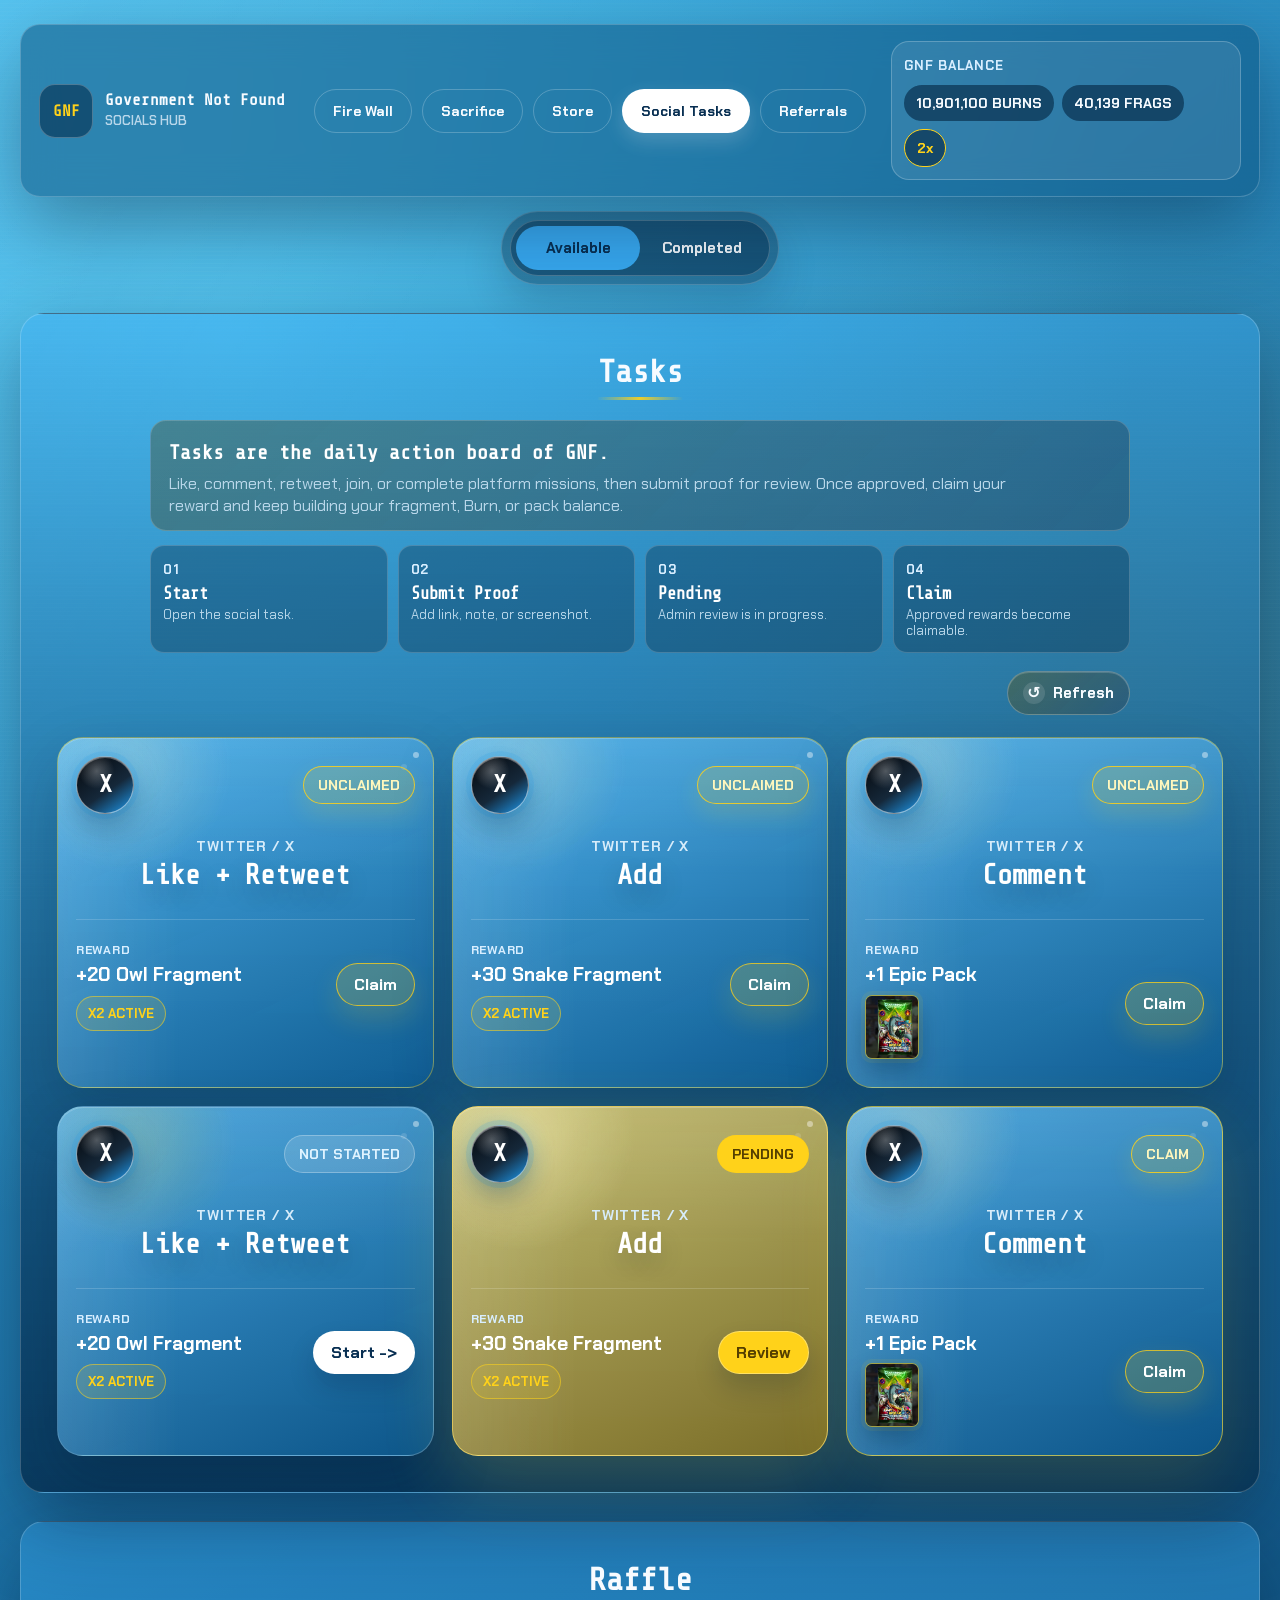
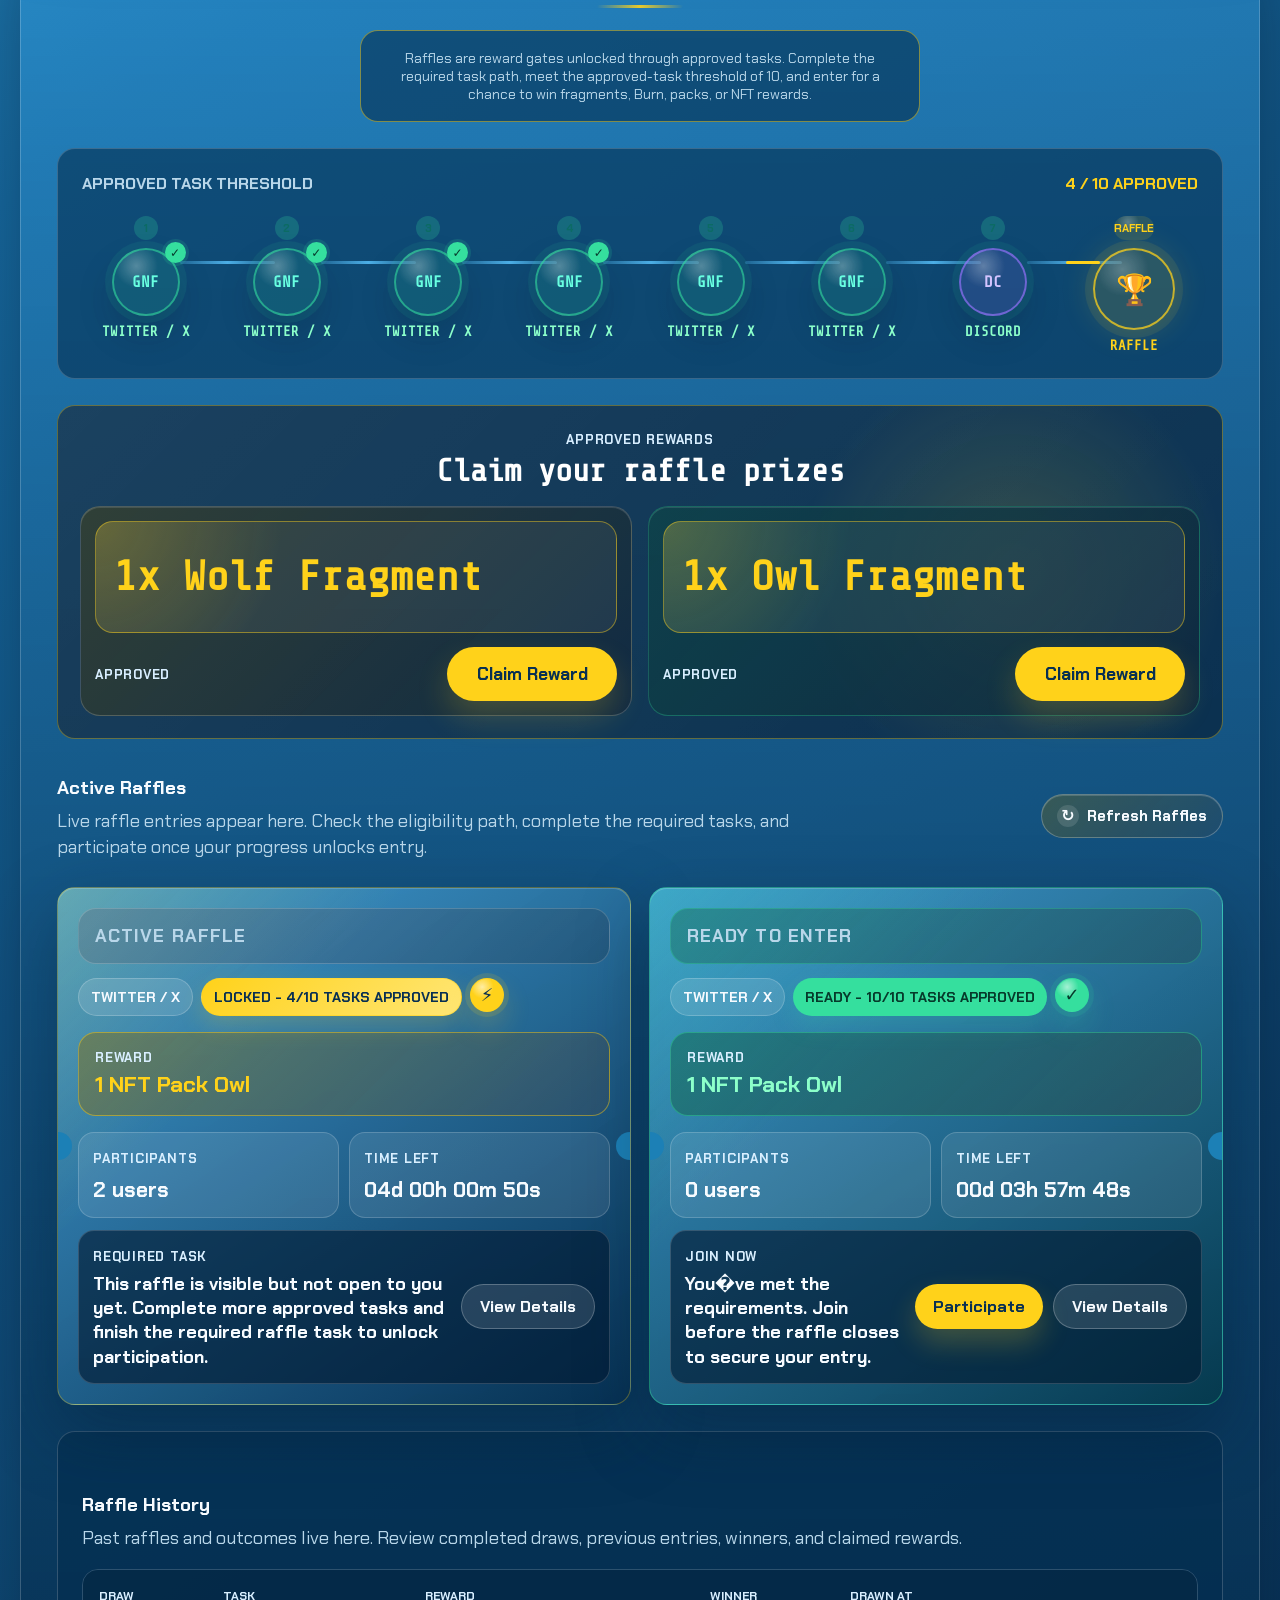
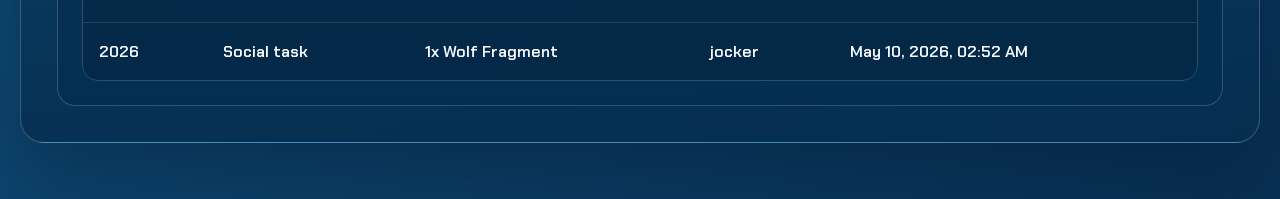
==== commit 5c60c33b: "Update socials raffle copy" ====
--- a/SocialMedia/index.html
+++ b/SocialMedia/index.html
@@ -11,11 +11,14 @@
       rel="stylesheet"
     />
     <script>if (new URLSearchParams(location.search).has("embed")) document.documentElement.classList.add("embed-mode");</script>
-    <link rel="stylesheet" href="./styles.css?v=9" />
+    <link rel="stylesheet" href="./styles.css?v=16" />
     <style>
-      .embed-mode .task-board,
+      .embed-mode .task-board {
+        grid-template-columns: repeat(3, minmax(0, 1fr)) !important;
+      }
+
       .embed-mode .raffle-grid {
-        grid-template-columns: 1fr !important;
+        grid-template-columns: repeat(2, minmax(0, 1fr)) !important;
       }
 
       .embed-mode .task-card-bottom,
@@ -36,14 +39,23 @@
       }
 
       .embed-mode .raffle-actions {
-        width: 100% !important;
+        width: auto !important;
         justify-content: flex-start !important;
       }
 
       .embed-mode .unlock-path .secondary-action,
       .embed-mode .participate-action {
+        width: auto !important;
+        min-width: 0 !important;
         margin-top: 8px !important;
-        white-space: normal !important;
+        white-space: nowrap !important;
+      }
+
+      @media (max-width: 980px) {
+        .embed-mode .task-board,
+        .embed-mode .raffle-grid {
+          grid-template-columns: repeat(2, minmax(0, 1fr)) !important;
+        }
       }
 
       @media (max-width: 760px) {
@@ -503,7 +515,7 @@
                 <div class="unlock-path">
                   <div>
                     <span>Required task</span>
-                    <strong>Finish the Twitter / X proof and reach 10 approved tasks.</strong>
+                    <strong>This raffle is visible but not open to you yet. Complete more approved tasks and finish the required raffle task to unlock participation.</strong>
                   </div>
                   <button class="secondary-action" type="button" data-open-details="locked">
                     View Details
@@ -545,7 +557,7 @@
                 <div class="unlock-path">
                   <div>
                     <span id="readyRaffleStatusLabel">Join now</span>
-                    <strong id="readyRaffleStatus">Task complete. Click Participate to enter this raffle.</strong>
+                    <strong id="readyRaffleStatus">You�ve met the requirements. Join before the raffle closes to secure your entry.</strong>
                   </div>
                   <div class="raffle-actions">
                     <button class="participate-action" type="button" id="participateRaffle">
@@ -850,7 +862,7 @@
         document.querySelector("#readyRaffleMark").setAttribute("aria-label", "Entry confirmed");
         document.querySelector("#readyRaffleParticipants").textContent = "1 user";
         document.querySelector("#readyRaffleStatusLabel").textContent = "Entry status";
-        document.querySelector("#readyRaffleStatus").textContent = "You are entered. Wait for admin draw and prize approval.";
+        document.querySelector("#readyRaffleStatus").textContent = "Entry confirmed. Wait for the draw, then return to claim if your wallet wins.";
         document.querySelector('[data-open-details="ready"]').dataset.openDetails = "entered";
       });
 
--- a/SocialMedia/styles.css
+++ b/SocialMedia/styles.css
@@ -2638,4 +2638,104 @@
 .embed-mode .task-board,
 .embed-mode .raffle-grid {
   grid-template-columns: 1fr !important;
+}
+.embed-mode .task-board,
+.embed-mode .raffle-grid {
+  grid-template-columns: repeat(3, minmax(0, 1fr)) !important;
+}
+
+.embed-mode .raffle-actions {
+  width: auto !important;
+  justify-content: flex-start !important;
+}
+
+.embed-mode .unlock-path .secondary-action,
+.embed-mode .participate-action {
+  width: auto !important;
+  min-width: 0 !important;
+  white-space: nowrap !important;
+}
+
+@media (max-width: 760px) {
+  .embed-mode .task-board,
+  .embed-mode .raffle-grid {
+    grid-template-columns: 1fr !important;
+  }
+}
+.embed-mode .social-task-card {
+  min-height: 210px !important;
+  padding: 14px !important;
+  border-radius: 18px !important;
+}
+
+.embed-mode .task-platform {
+  width: 46px !important;
+  height: 46px !important;
+  font-size: 20px !important;
+  box-shadow:
+    inset 0 1px 0 rgba(255, 255, 255, 0.3),
+    0 10px 18px rgba(3, 22, 42, 0.2),
+    0 0 0 4px rgba(29, 155, 240, 0.12) !important;
+}
+
+.embed-mode .task-state {
+  min-height: 30px !important;
+  padding: 7px 11px !important;
+  font-size: 12px !important;
+}
+
+.embed-mode .task-card-main {
+  min-height: 74px !important;
+  padding: 8px 0 12px !important;
+}
+
+.embed-mode .task-card-main p {
+  font-size: 12px !important;
+  margin-bottom: 4px !important;
+}
+
+.embed-mode .task-card-main h3 {
+  font-size: 23px !important;
+}
+
+.embed-mode .task-card-bottom {
+  gap: 8px !important;
+  padding-top: 12px !important;
+}
+
+.embed-mode .task-card-bottom strong {
+  font-size: 16px !important;
+}
+
+.embed-mode .epic-pack-preview {
+  width: 44px !important;
+  height: 54px !important;
+  margin-top: 6px !important;
+}
+
+.embed-mode .boost-chip {
+  min-height: 28px !important;
+  padding: 6px 9px !important;
+  font-size: 11px !important;
+}
+.embed-mode .task-board {
+  grid-template-columns: repeat(3, minmax(0, 1fr)) !important;
+}
+
+.embed-mode .raffle-grid {
+  grid-template-columns: repeat(2, minmax(0, 1fr)) !important;
+}
+
+@media (max-width: 980px) {
+  .embed-mode .task-board,
+  .embed-mode .raffle-grid {
+    grid-template-columns: repeat(2, minmax(0, 1fr)) !important;
+  }
+}
+
+@media (max-width: 760px) {
+  .embed-mode .task-board,
+  .embed-mode .raffle-grid {
+    grid-template-columns: 1fr !important;
+  }
 }
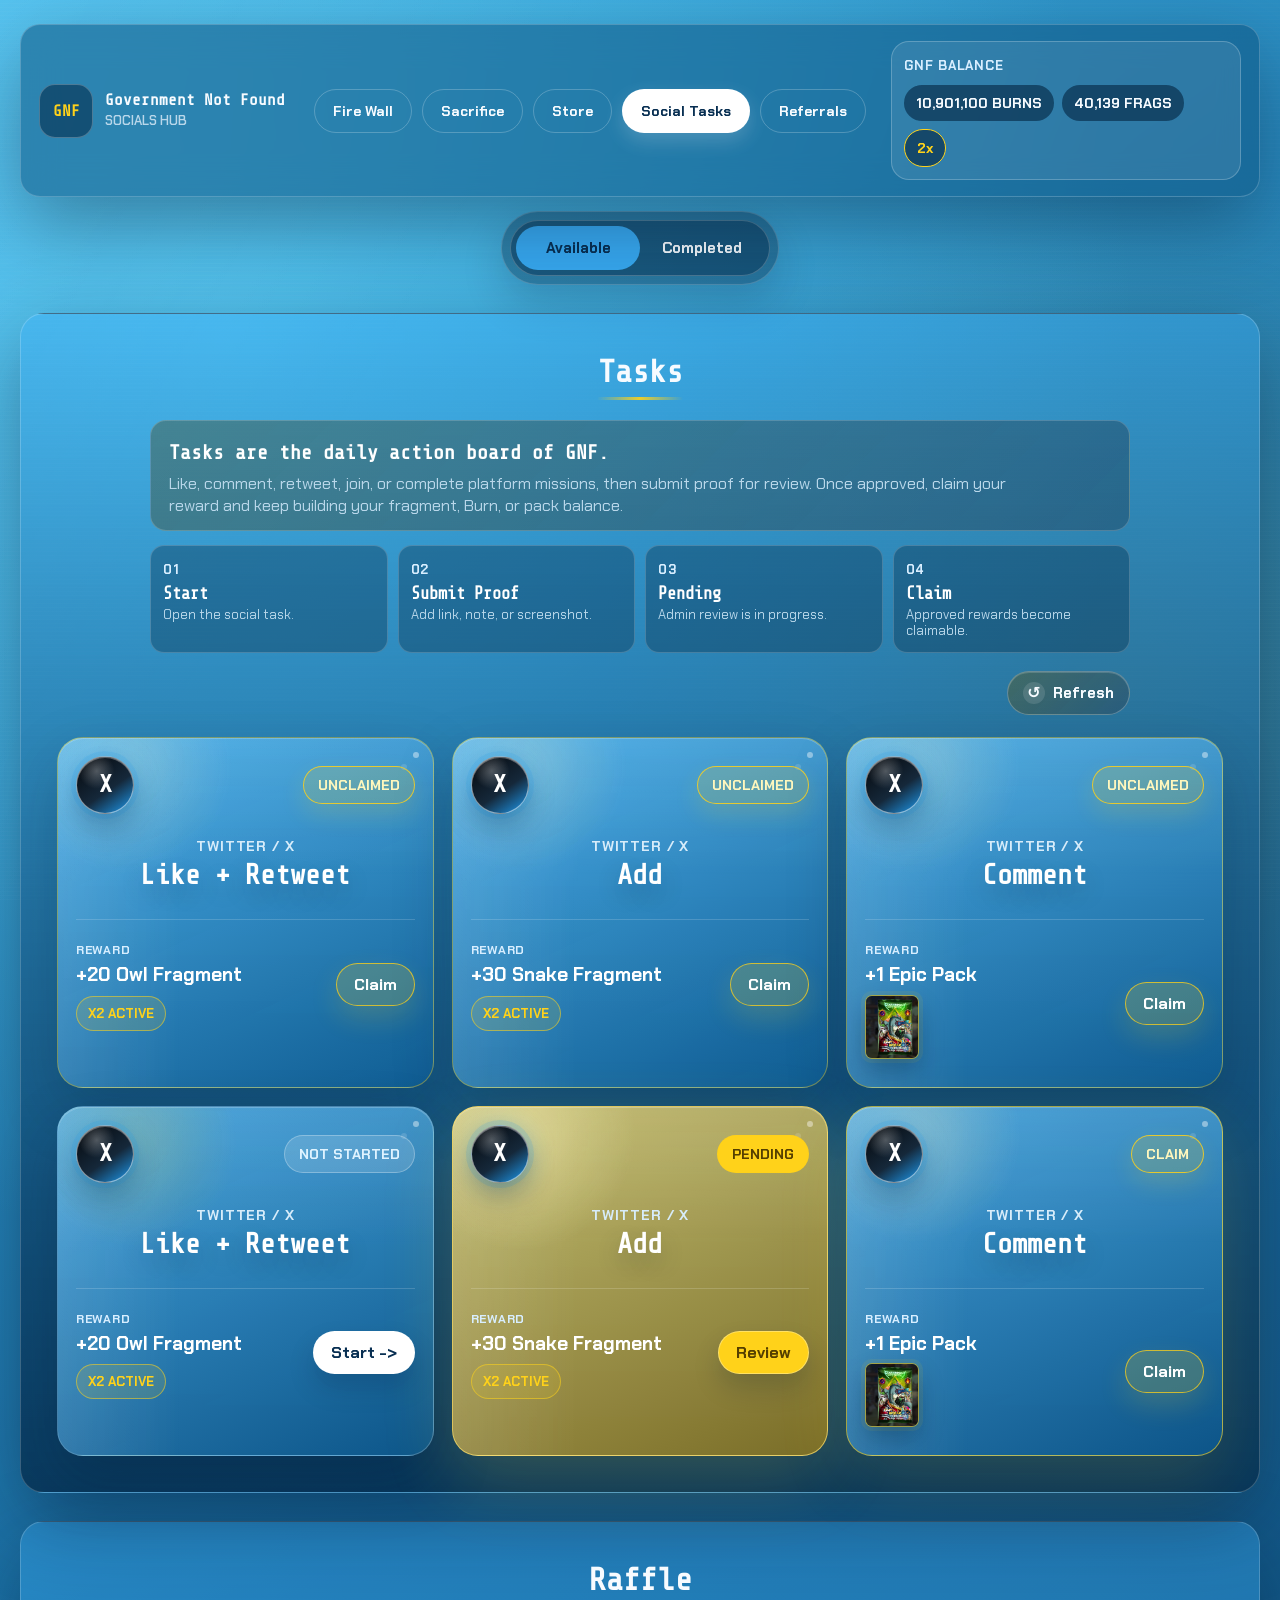
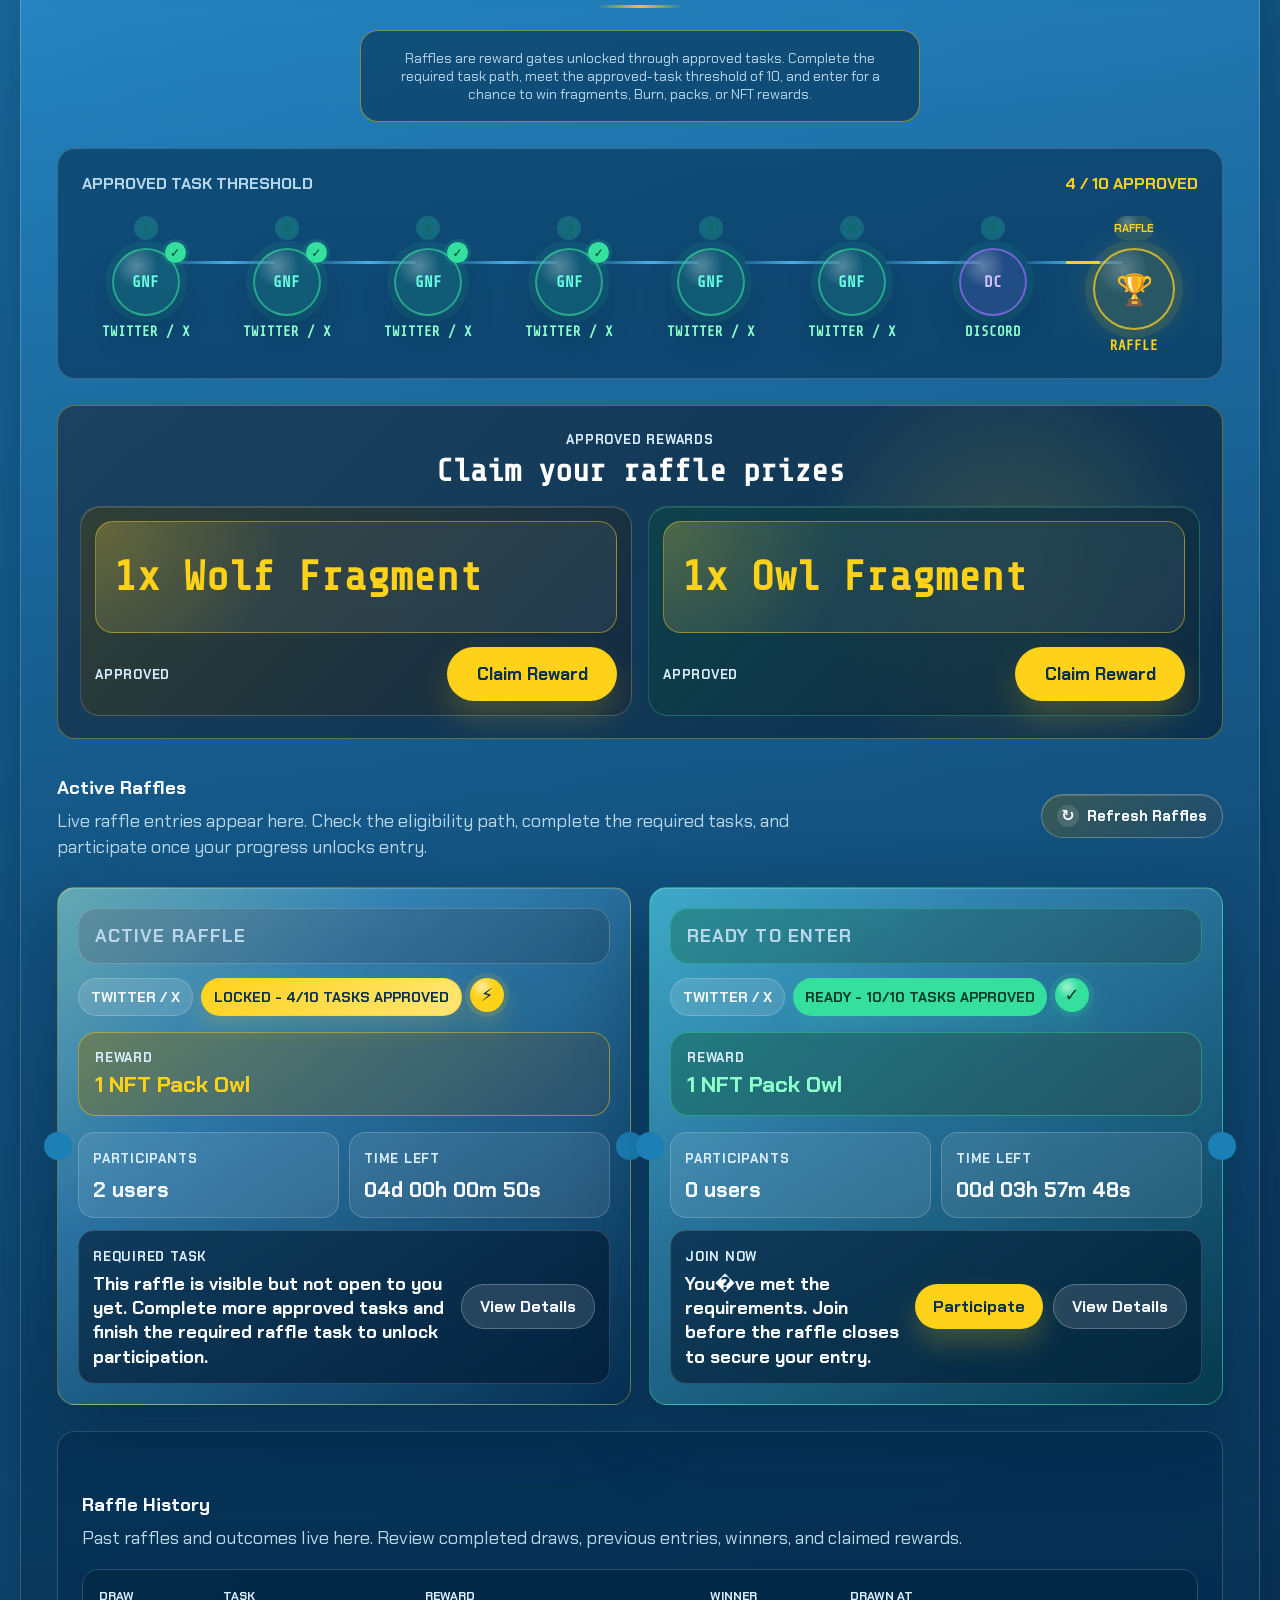
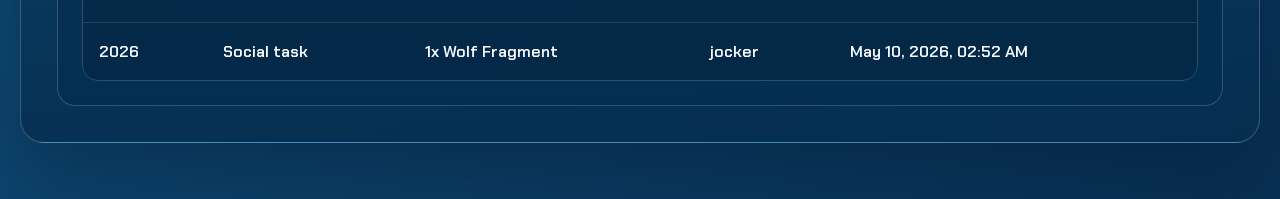
==== commit 4d5d4ffc: "Add raffle status tooltips" ====
--- a/SocialMedia/index.html
+++ b/SocialMedia/index.html
@@ -11,7 +11,7 @@
       rel="stylesheet"
     />
     <script>if (new URLSearchParams(location.search).has("embed")) document.documentElement.classList.add("embed-mode");</script>
-    <link rel="stylesheet" href="./styles.css?v=16" />
+    <link rel="stylesheet" href="./styles.css?v=17" />
     <style>
       .embed-mode .task-board {
         grid-template-columns: repeat(3, minmax(0, 1fr)) !important;
@@ -491,7 +491,7 @@
                 <div class="raffle-card-head">
                   <span class="network-pill">Twitter / X</span>
                   <span class="task-pill locked-progress">Locked - 4/10 tasks approved</span>
-                  <span class="status-mark locked-mark" aria-label="Raffle locked">⚡</span>
+                  <span class="status-mark locked-mark" aria-label="Raffle locked" data-tooltip="This raffle is visible but not open to you yet. Complete more approved tasks and finish the required raffle task to unlock participation." tabindex="0">&#9889;</span>
                 </div>
 
                 <div class="raffle-title-row">
@@ -533,7 +533,7 @@
                 <div class="raffle-card-head">
                   <span class="network-pill">Twitter / X</span>
                   <span class="task-pill entered-pill" id="readyRafflePill">Ready - 10/10 tasks approved</span>
-                  <span class="status-mark entered-mark" id="readyRaffleMark" aria-label="Ready to enter">&#10003;</span>
+                  <span class="status-mark entered-mark" id="readyRaffleMark" aria-label="Ready to enter" data-tooltip="You�ve met the requirements. Join before the raffle closes to secure your entry." tabindex="0">&#10003;</span>
                 </div>
 
                 <div class="raffle-title-row">
--- a/SocialMedia/styles.css
+++ b/SocialMedia/styles.css
@@ -2738,4 +2738,46 @@
   .embed-mode .raffle-grid {
     grid-template-columns: 1fr !important;
   }
+}
+.status-mark {
+  position: relative;
+  cursor: help;
+  z-index: 5;
+}
+
+.status-mark::after {
+  content: attr(data-tooltip);
+  position: absolute;
+  right: 0;
+  top: calc(100% + 10px);
+  width: min(300px, 72vw);
+  padding: 10px 12px;
+  border: 1px solid rgba(255, 255, 255, 0.28);
+  border-radius: 12px;
+  color: #ffffff;
+  background: rgba(3, 27, 50, 0.96);
+  font-family: var(--font-body);
+  font-size: 13px;
+  font-weight: 800;
+  line-height: 1.35;
+  text-align: left;
+  text-transform: none;
+  letter-spacing: 0;
+  box-shadow: 0 16px 34px rgba(3, 22, 42, 0.32);
+  opacity: 0;
+  pointer-events: none;
+  transform: translateY(-4px);
+  transition: opacity 0.16s ease, transform 0.16s ease;
+  z-index: 40;
+}
+
+.status-mark:hover::after,
+.status-mark:focus-visible::after {
+  opacity: 1;
+  transform: translateY(0);
+}
+
+.raffle-card,
+.premium-lock {
+  overflow: visible;
 }
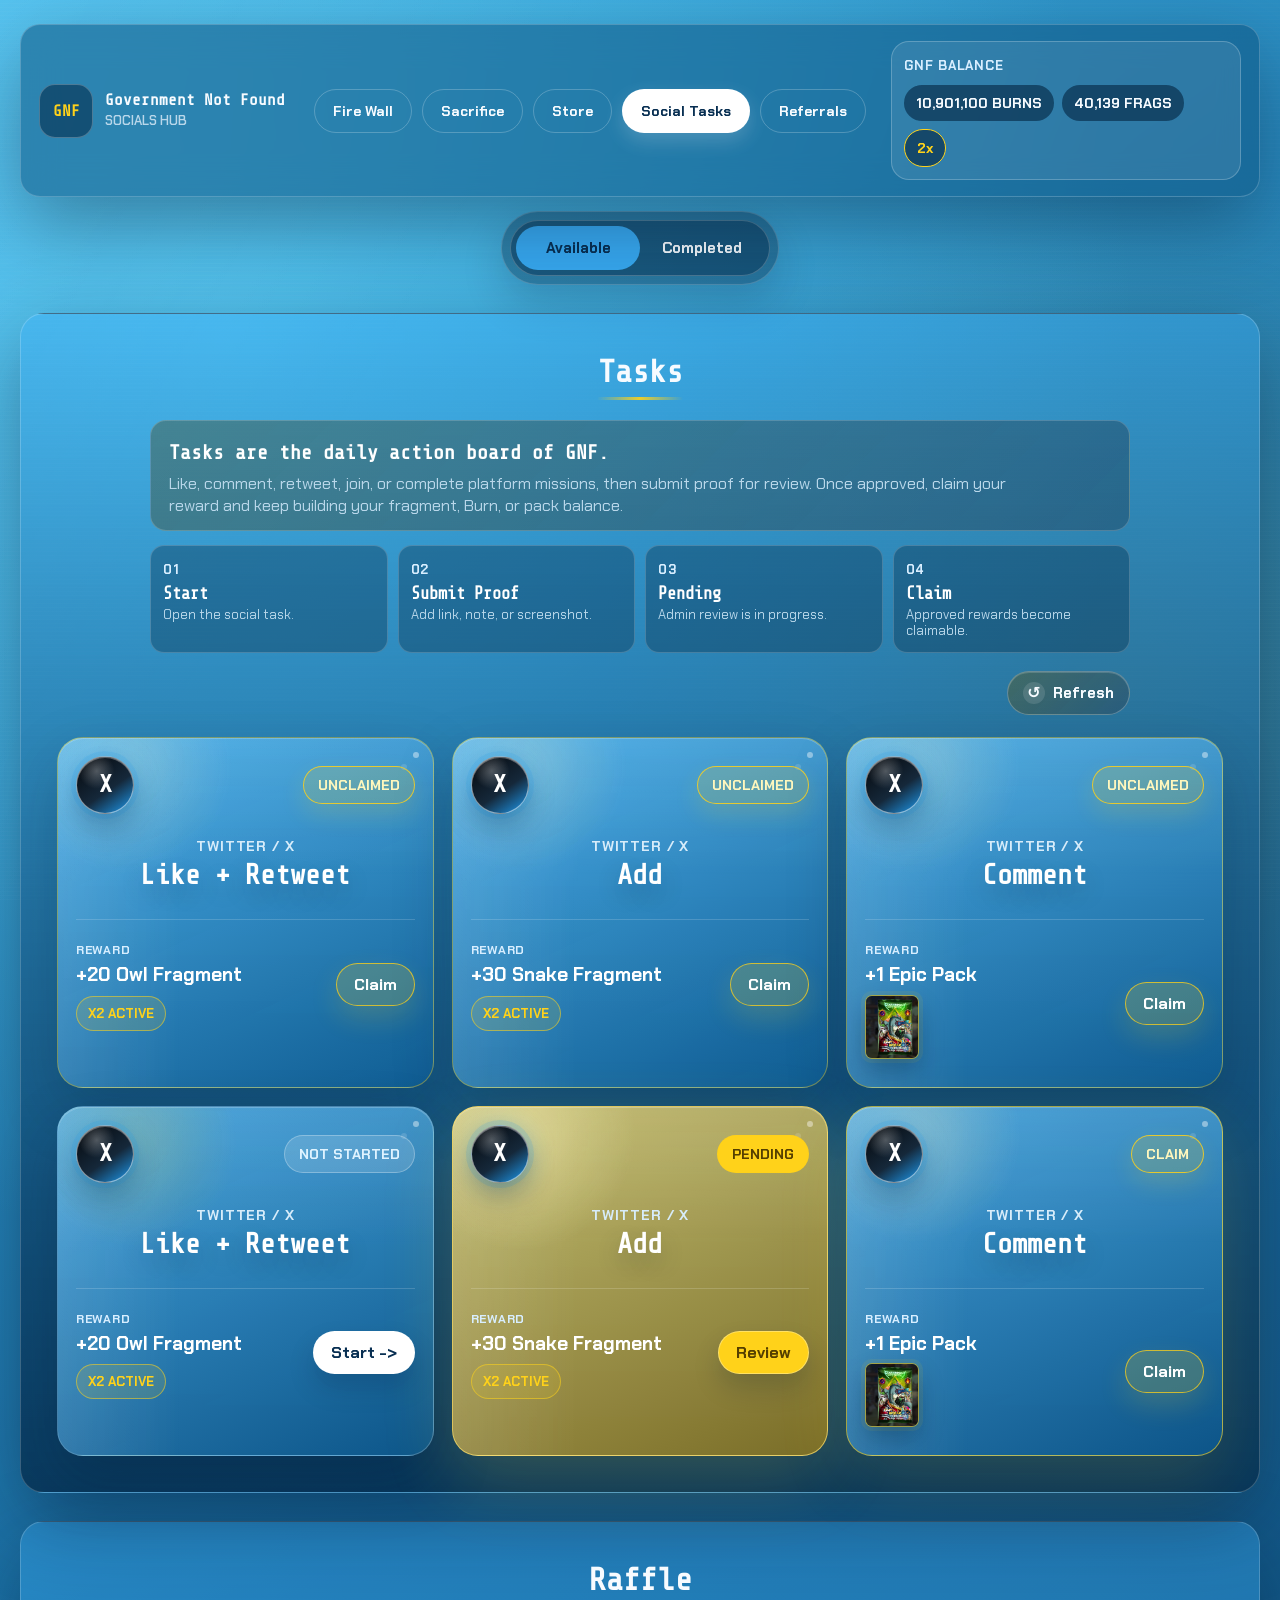
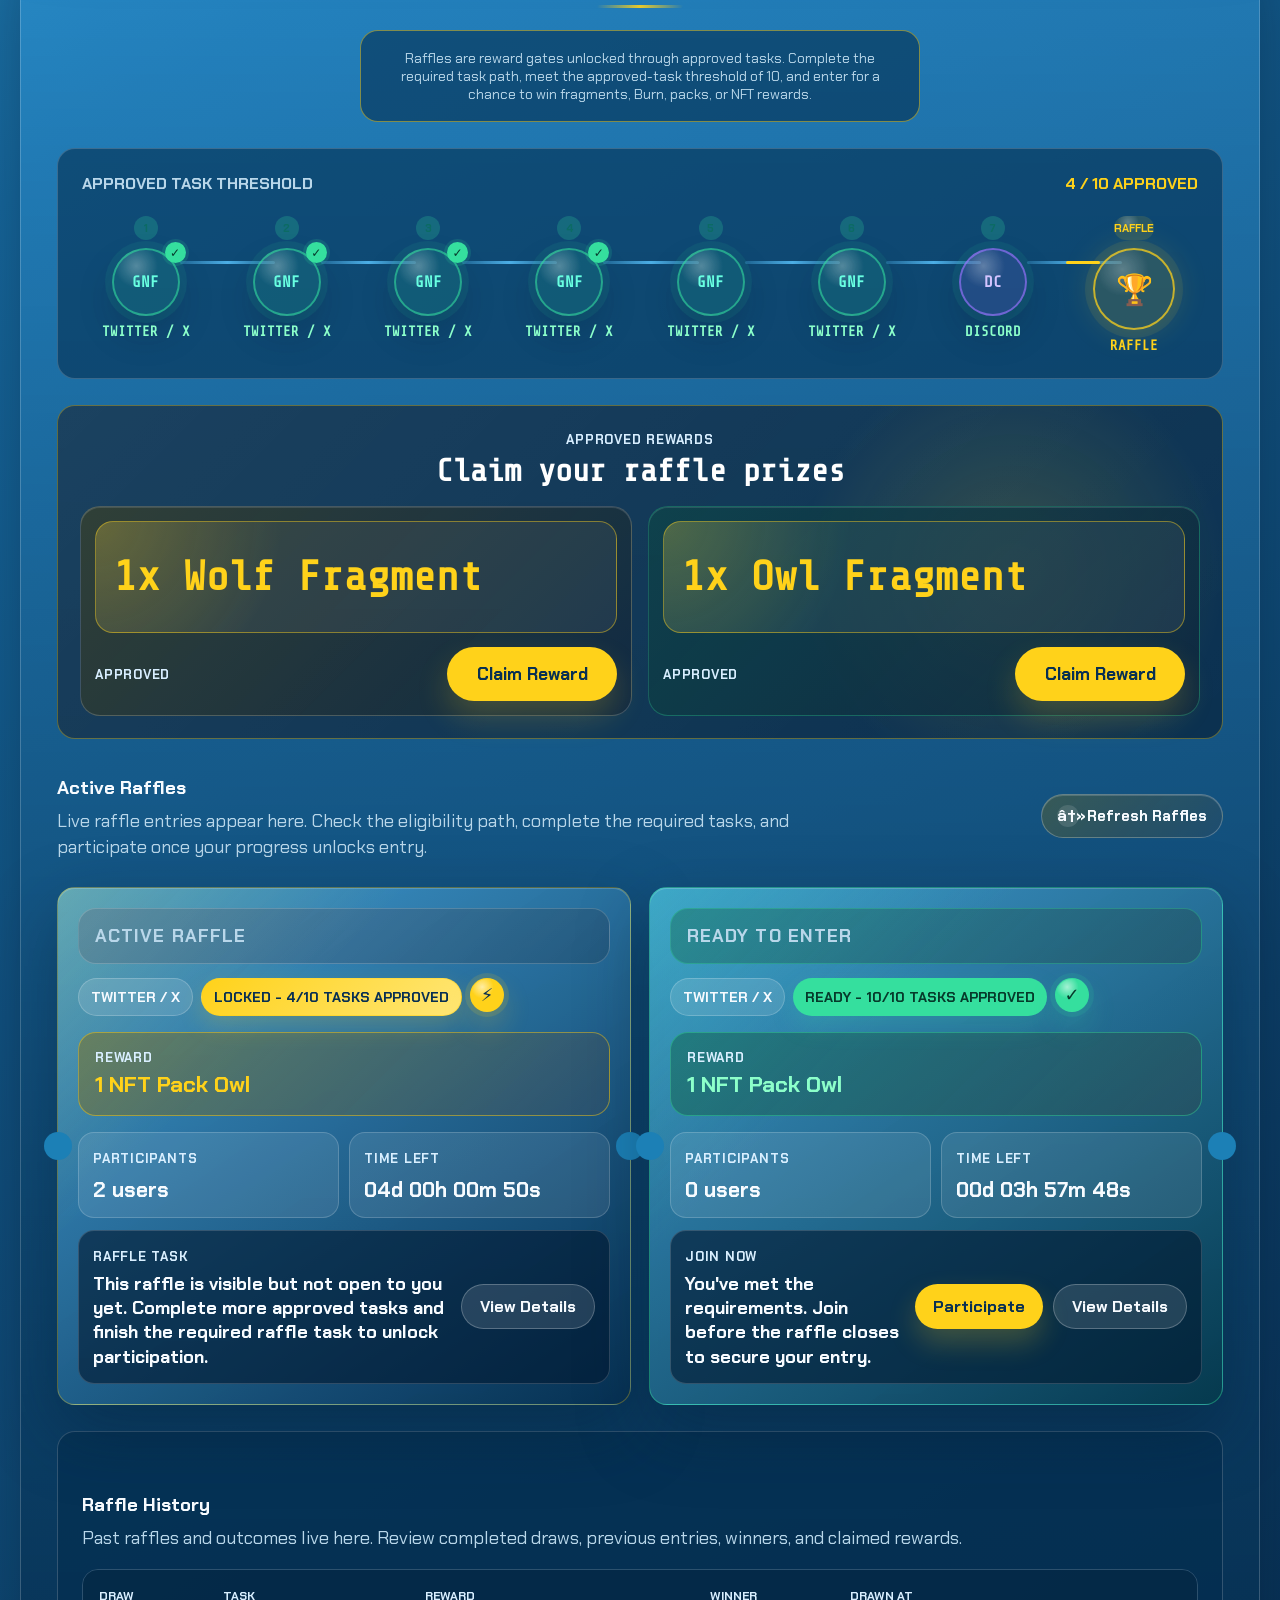
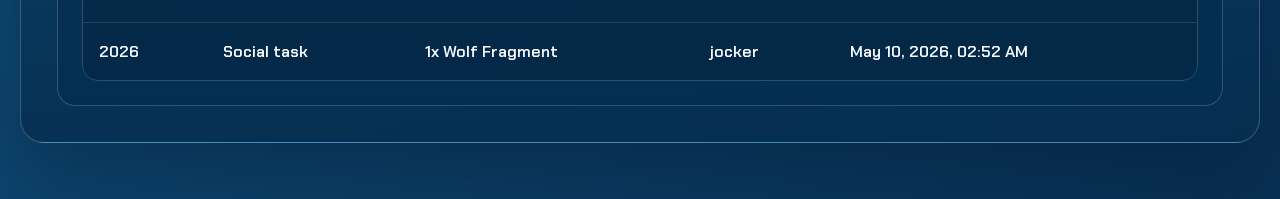
==== commit 3b350b3c: "Update raffle task wording" ====
--- a/SocialMedia/index.html
+++ b/SocialMedia/index.html
@@ -1,4 +1,4 @@
-<!doctype html>
+﻿<!doctype html>
 <html lang="en">
   <head>
     <meta charset="UTF-8" />
@@ -11,7 +11,7 @@
       rel="stylesheet"
     />
     <script>if (new URLSearchParams(location.search).has("embed")) document.documentElement.classList.add("embed-mode");</script>
-    <link rel="stylesheet" href="./styles.css?v=17" />
+    <link rel="stylesheet" href="./styles.css?v=18" />
     <style>
       .embed-mode .task-board {
         grid-template-columns: repeat(3, minmax(0, 1fr)) !important;
@@ -475,7 +475,7 @@
             </div>
             <div class="section-actions compact">
               <button class="refresh-button" type="button" aria-label="Refresh active raffles">
-                <span aria-hidden="true">↻</span>
+                <span aria-hidden="true">â†»</span>
                 Refresh Raffles
               </button>
             </div>
@@ -514,7 +514,7 @@
 
                 <div class="unlock-path">
                   <div>
-                    <span>Required task</span>
+                    <span>Raffle task</span>
                     <strong>This raffle is visible but not open to you yet. Complete more approved tasks and finish the required raffle task to unlock participation.</strong>
                   </div>
                   <button class="secondary-action" type="button" data-open-details="locked">
@@ -533,7 +533,7 @@
                 <div class="raffle-card-head">
                   <span class="network-pill">Twitter / X</span>
                   <span class="task-pill entered-pill" id="readyRafflePill">Ready - 10/10 tasks approved</span>
-                  <span class="status-mark entered-mark" id="readyRaffleMark" aria-label="Ready to enter" data-tooltip="You�ve met the requirements. Join before the raffle closes to secure your entry." tabindex="0">&#10003;</span>
+                  <span class="status-mark entered-mark" id="readyRaffleMark" aria-label="Ready to enter" data-tooltip="You've met the requirements. Join before the raffle closes to secure your entry." tabindex="0">&#10003;</span>
                 </div>
 
                 <div class="raffle-title-row">
@@ -557,7 +557,7 @@
                 <div class="unlock-path">
                   <div>
                     <span id="readyRaffleStatusLabel">Join now</span>
-                    <strong id="readyRaffleStatus">You�ve met the requirements. Join before the raffle closes to secure your entry.</strong>
+                    <strong id="readyRaffleStatus">You've met the requirements. Join before the raffle closes to secure your entry.</strong>
                   </div>
                   <div class="raffle-actions">
                     <button class="participate-action" type="button" id="participateRaffle">
@@ -713,7 +713,7 @@
         <div class="proof-task-card">
           <div class="proof-status-icon" aria-label="Twitter / X">X</div>
           <div>
-            <span>Twitter / X task</span>
+            <span>Raffle task</span>
             <strong>Like + Retweet</strong>
             <p>Open the post, complete the action, then submit proof for review.</p>
           </div>
@@ -784,7 +784,7 @@
           state: "Locked Raffle",
           title: "Owl Pack Draw",
           pill: "4/10 tasks approved",
-          copy: "Complete the required Twitter / X proof and reach the approved-task threshold before the countdown ends.",
+          copy: "Complete the required raffle task and reach the approved-task threshold before the countdown ends.",
           countdown: "04d 00h 00m 50s",
           participants: "2 users",
           approved: "4 / 10",
@@ -819,7 +819,7 @@
           participants: "0 users",
           approved: "10 / 10",
           status: "Entry confirmed",
-          statusCopy: "Your Twitter / X task is approved and your raffle entry is active.",
+          statusCopy: "Your raffle task is approved and your raffle entry is active.",
           taskTitle: "Twitter / X entry completed",
           taskBody: "No extra action is needed right now. The draw will process automatically when the timer ends.",
           action: "Entered",
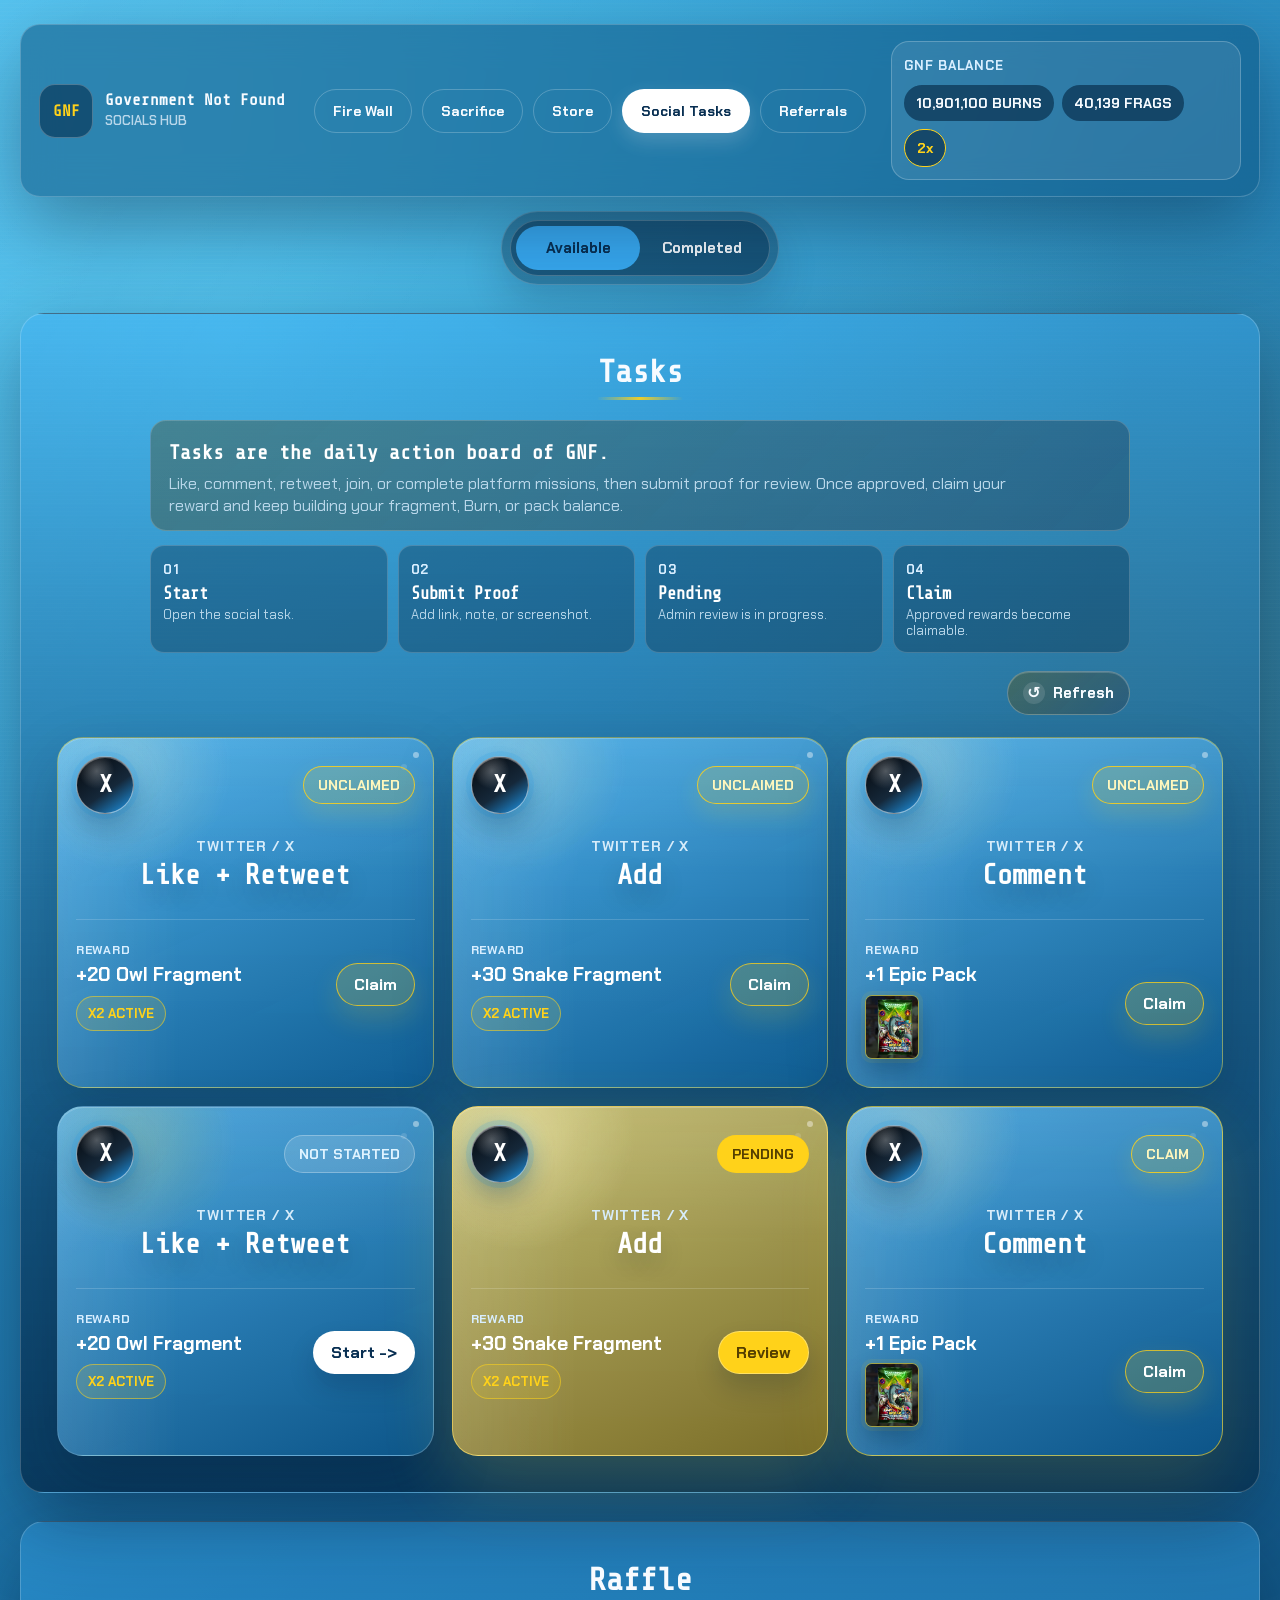
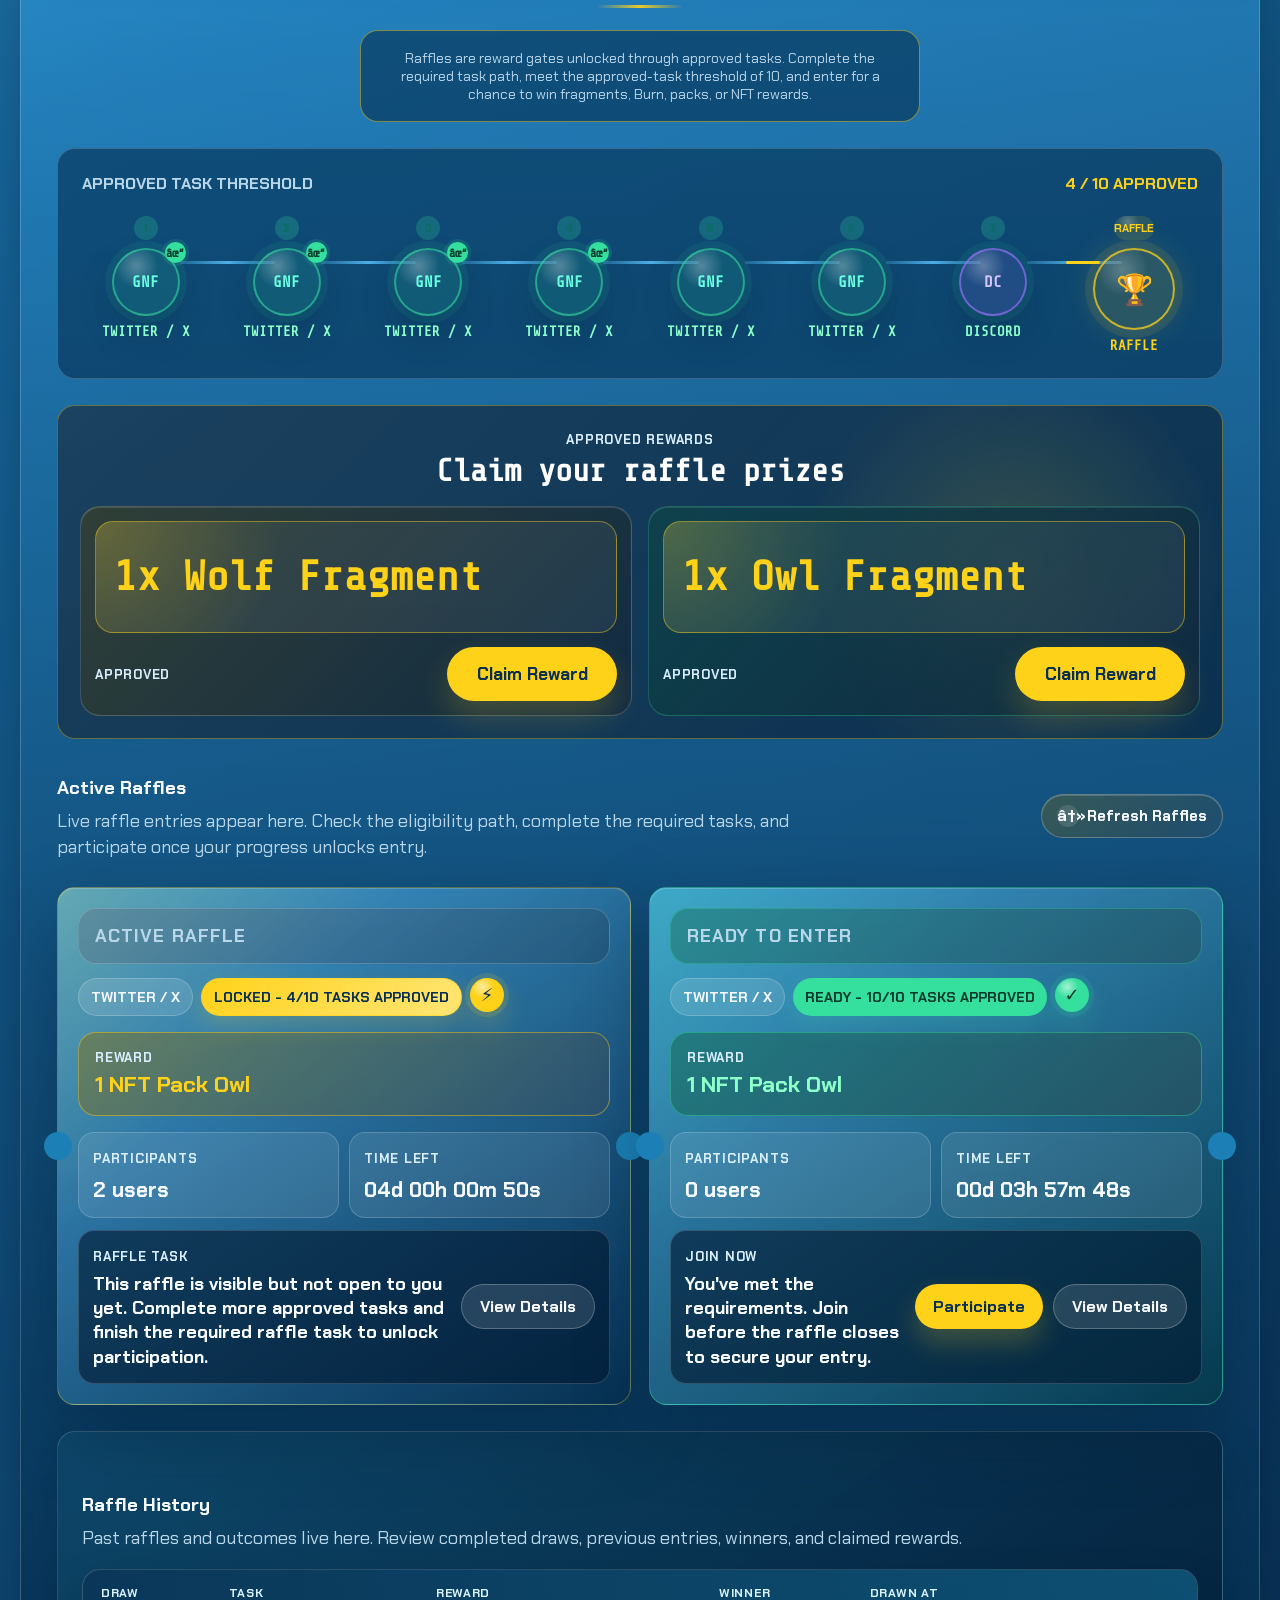
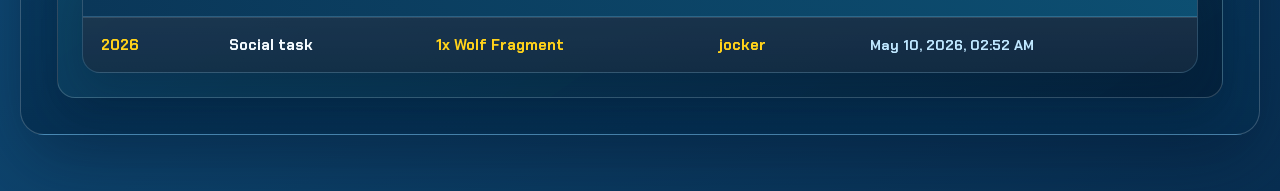
==== commit bc653b08: "Merge raffle detail and proof modal" ====
--- a/SocialMedia/index.html
+++ b/SocialMedia/index.html
@@ -11,7 +11,7 @@
       rel="stylesheet"
     />
     <script>if (new URLSearchParams(location.search).has("embed")) document.documentElement.classList.add("embed-mode");</script>
-    <link rel="stylesheet" href="./styles.css?v=18" />
+    <link rel="stylesheet" href="./styles.css?v=21" />
     <style>
       .embed-mode .task-board {
         grid-template-columns: repeat(3, minmax(0, 1fr)) !important;
@@ -268,7 +268,7 @@
                   <strong>+20 Owl Fragment</strong>
                 </div>
                 <span class="boost-chip">x2 active</span>
-                <button class="task-start-button" type="button" data-open-proof>Start</button>
+                <button class="task-start-button" type="button" data-open-details="locked">Start</button>
               </div>
             </article>
 
@@ -687,68 +687,34 @@
             </p>
           </div>
           <div class="modal-actions">
-            <button class="primary-modal-action" type="button" id="detailsPrimaryAction" data-open-proof>
+            <button class="primary-modal-action" type="button" id="detailsPrimaryAction">
               Complete Task
             </button>
             <button class="secondary-modal-action" type="button">
               Task Link
             </button>
           </div>
+        <div class="merged-proof-form">
+          <div class="proof-grid details-proof-grid">
+            <label class="proof-field">
+              <span>Text proof <small>optional</small></span>
+              <textarea placeholder="Paste your link, handle, transaction note, or anything that helps verify the raffle task."></textarea>
+            </label>
+
+            <label class="upload-field">
+              <input type="file" />
+              <span class="upload-icon">+</span>
+              <strong>Upload screenshot</strong>
+              <small>Click to upload image proof.</small>
+            </label>
+          </div>
+        </div>
         </article>
       </section>
     </div>
 
-    <div class="proof-overlay" id="proofOverlay" aria-hidden="true">
-      <section class="proof-modal" role="dialog" aria-modal="true" aria-labelledby="proofTitle">
-        <button class="modal-close" type="button" aria-label="Close proof form" data-close-proof>x</button>
-
-        <div class="proof-header">
-          <p class="eyebrow">Task Verification</p>
-          <h2 id="proofTitle">Like + Retweet</h2>
-          <p>
-            Add a note, link, or screenshot so the team can approve this task.
-          </p>
-        </div>
-
-        <div class="proof-task-card">
-          <div class="proof-status-icon" aria-label="Twitter / X">X</div>
-          <div>
-            <span>Raffle task</span>
-            <strong>Like + Retweet</strong>
-            <p>Open the post, complete the action, then submit proof for review.</p>
-          </div>
-          <div class="proof-task-actions">
-            <span class="proof-reward">+20 Owl Fragment</span>
-            <a href="#" class="proof-link">Open Link</a>
-          </div>
-        </div>
-
-        <div class="proof-grid">
-          <label class="proof-field">
-            <span>Text proof <small>optional</small></span>
-            <textarea placeholder="Paste your link, handle, transaction note, or anything that helps verify the task."></textarea>
-          </label>
-
-          <label class="upload-field">
-            <input type="file" />
-            <span class="upload-icon">+</span>
-            <strong>Upload screenshot</strong>
-            <small>Click to upload image proof.</small>
-          </label>
-        </div>
-
-        <div class="proof-footer">
-          <button class="secondary-modal-action" type="button" data-close-proof>Cancel</button>
-          <button class="primary-modal-action proof-submit" type="button">
-            Submit Verification
-          </button>
-        </div>
-      </section>
-    </div>
-
     <script>
       const overlay = document.querySelector("#detailsOverlay");
-      const proofOverlay = document.querySelector("#proofOverlay");
       const fontButtons = document.querySelectorAll("[data-font-choice]");
       const activeFontLabel = document.querySelector("#activeFontLabel");
       const setProjectFont = (fontName) => {
@@ -792,7 +758,7 @@
           statusCopy: "Your entry is locked until the raffle task is confirmed and your approved normal task count reaches the threshold.",
           taskTitle: "Share the official Owl Pack post",
           taskBody: "Open the task link, complete the Twitter / X action, then return here and confirm the task.",
-          action: "Complete Task",
+          action: "Submit Verification",
           entered: false,
         },
         ready: {
@@ -876,40 +842,13 @@
           document.querySelector("#completedTasks").classList.toggle("is-active", tab === "completed");
         });
       });
-
-      document.querySelector("[data-close-details]").addEventListener("click", () => {
-        overlay.classList.remove("is-open");
-        overlay.setAttribute("aria-hidden", "true");
-      });
-
-      document.querySelectorAll("[data-open-proof]").forEach((button) => {
-        button.addEventListener("click", (event) => {
-          placeOverlayNearTrigger(proofOverlay, event.currentTarget);
-          proofOverlay.classList.add("is-open");
-          proofOverlay.setAttribute("aria-hidden", "false");
+      document.querySelectorAll("[data-close-details]").forEach((button) => {
+        button.addEventListener("click", () => {
+          overlay.classList.remove("is-open");
+          overlay.setAttribute("aria-hidden", "true");
         });
       });
 
-      document.querySelectorAll("[data-close-proof]").forEach((button) => {
-        button.addEventListener("click", () => {
-          proofOverlay.classList.remove("is-open");
-          proofOverlay.setAttribute("aria-hidden", "true");
-        });
-      });
-
-      overlay.addEventListener("click", (event) => {
-        if (event.target === overlay) {
-          overlay.classList.remove("is-open");
-          overlay.setAttribute("aria-hidden", "true");
-        }
-      });
-
-      proofOverlay.addEventListener("click", (event) => {
-        if (event.target === proofOverlay) {
-          proofOverlay.classList.remove("is-open");
-          proofOverlay.setAttribute("aria-hidden", "true");
-        }
-      });
     </script>
   </body>
 </html>
--- a/SocialMedia/styles.css
+++ b/SocialMedia/styles.css
@@ -1,4 +1,4 @@
-:root {
+﻿:root {
   --ink: #f7fbff;
   --muted: #b9d7ea;
   --panel: rgba(7, 50, 84, 0.72);
@@ -1178,7 +1178,7 @@
 }
 
 .path-node.is-complete .path-orb::after {
-  content: "✓";
+  content: "âœ“";
   position: absolute;
   top: 26px;
   right: calc(50% - 40px);
@@ -2780,4 +2780,126 @@
 .raffle-card,
 .premium-lock {
   overflow: visible;
+}
+/* Polished raffle history table */
+.history-card {
+  border: 1px solid rgba(255, 255, 255, 0.18);
+  background:
+    linear-gradient(145deg, rgba(17, 83, 121, 0.78), rgba(4, 35, 62, 0.9)),
+    rgba(3, 27, 50, 0.86);
+  box-shadow: 0 22px 46px rgba(3, 22, 42, 0.26);
+}
+
+.table-wrap {
+  border: 1px solid rgba(157, 218, 255, 0.22);
+  border-radius: 18px;
+  background:
+    linear-gradient(180deg, rgba(255, 255, 255, 0.08), rgba(255, 255, 255, 0.02)),
+    rgba(3, 27, 50, 0.7);
+  box-shadow:
+    inset 0 1px 0 rgba(255, 255, 255, 0.12),
+    0 18px 40px rgba(3, 22, 42, 0.22);
+}
+
+.table-wrap table {
+  min-width: 760px;
+  border-collapse: separate;
+  border-spacing: 0;
+  background: transparent;
+}
+
+.table-wrap thead {
+  background: linear-gradient(90deg, rgba(10, 55, 89, 0.98), rgba(12, 83, 119, 0.9));
+}
+
+.table-wrap th {
+  padding: 15px 18px;
+  color: #d8f3ff;
+  font-size: 12px;
+  font-weight: 900;
+  letter-spacing: 0.06em;
+  text-transform: uppercase;
+  border-bottom: 1px solid rgba(157, 218, 255, 0.22);
+}
+
+.table-wrap th:first-child {
+  border-top-left-radius: 16px;
+}
+
+.table-wrap th:last-child {
+  border-top-right-radius: 16px;
+}
+
+.table-wrap td {
+  padding: 17px 18px;
+  color: #f4fbff;
+  font-size: 15px;
+  font-weight: 800;
+  border-bottom: 1px solid rgba(157, 218, 255, 0.12);
+  background: rgba(255, 255, 255, 0.035);
+}
+
+.table-wrap tbody tr:nth-child(even) td {
+  background: rgba(255, 255, 255, 0.065);
+}
+
+.table-wrap tbody tr:hover td {
+  background: rgba(53, 223, 158, 0.12);
+}
+
+.table-wrap tbody tr:last-child td {
+  border-bottom: 0;
+}
+
+.table-wrap td:nth-child(1),
+.table-wrap td:nth-child(3),
+.table-wrap td:nth-child(4) {
+  color: var(--yellow);
+}
+
+.table-wrap td:nth-child(3),
+.table-wrap td:nth-child(4) {
+  white-space: nowrap;
+}
+
+.table-wrap td:nth-child(5) {
+  color: #bfe7ff;
+  font-size: 14px;
+}
+
+@media (max-width: 680px) {
+  .table-wrap {
+    border-radius: 14px;
+  }
+
+  .table-wrap table {
+    min-width: 680px;
+  }
+
+  .table-wrap th,
+  .table-wrap td {
+    padding: 13px 14px;
+  }
+}
+/* Merged raffle details and proof flow */
+.merged-proof-form {
+  margin-top: 16px;
+  padding: 16px;
+  border: 1px solid rgba(157, 218, 255, 0.22);
+  border-radius: 18px;
+  background:
+    linear-gradient(135deg, rgba(255, 255, 255, 0.08), rgba(255, 255, 255, 0.025)),
+    rgba(3, 27, 50, 0.58);
+}
+
+.details-proof-grid {
+  margin-top: 0;
+}
+
+.details-overlay.entered-modal .merged-proof-form {
+  display: none;
+}
+
+.details-overlay.entered-modal #detailsPrimaryAction {
+  pointer-events: none;
 }
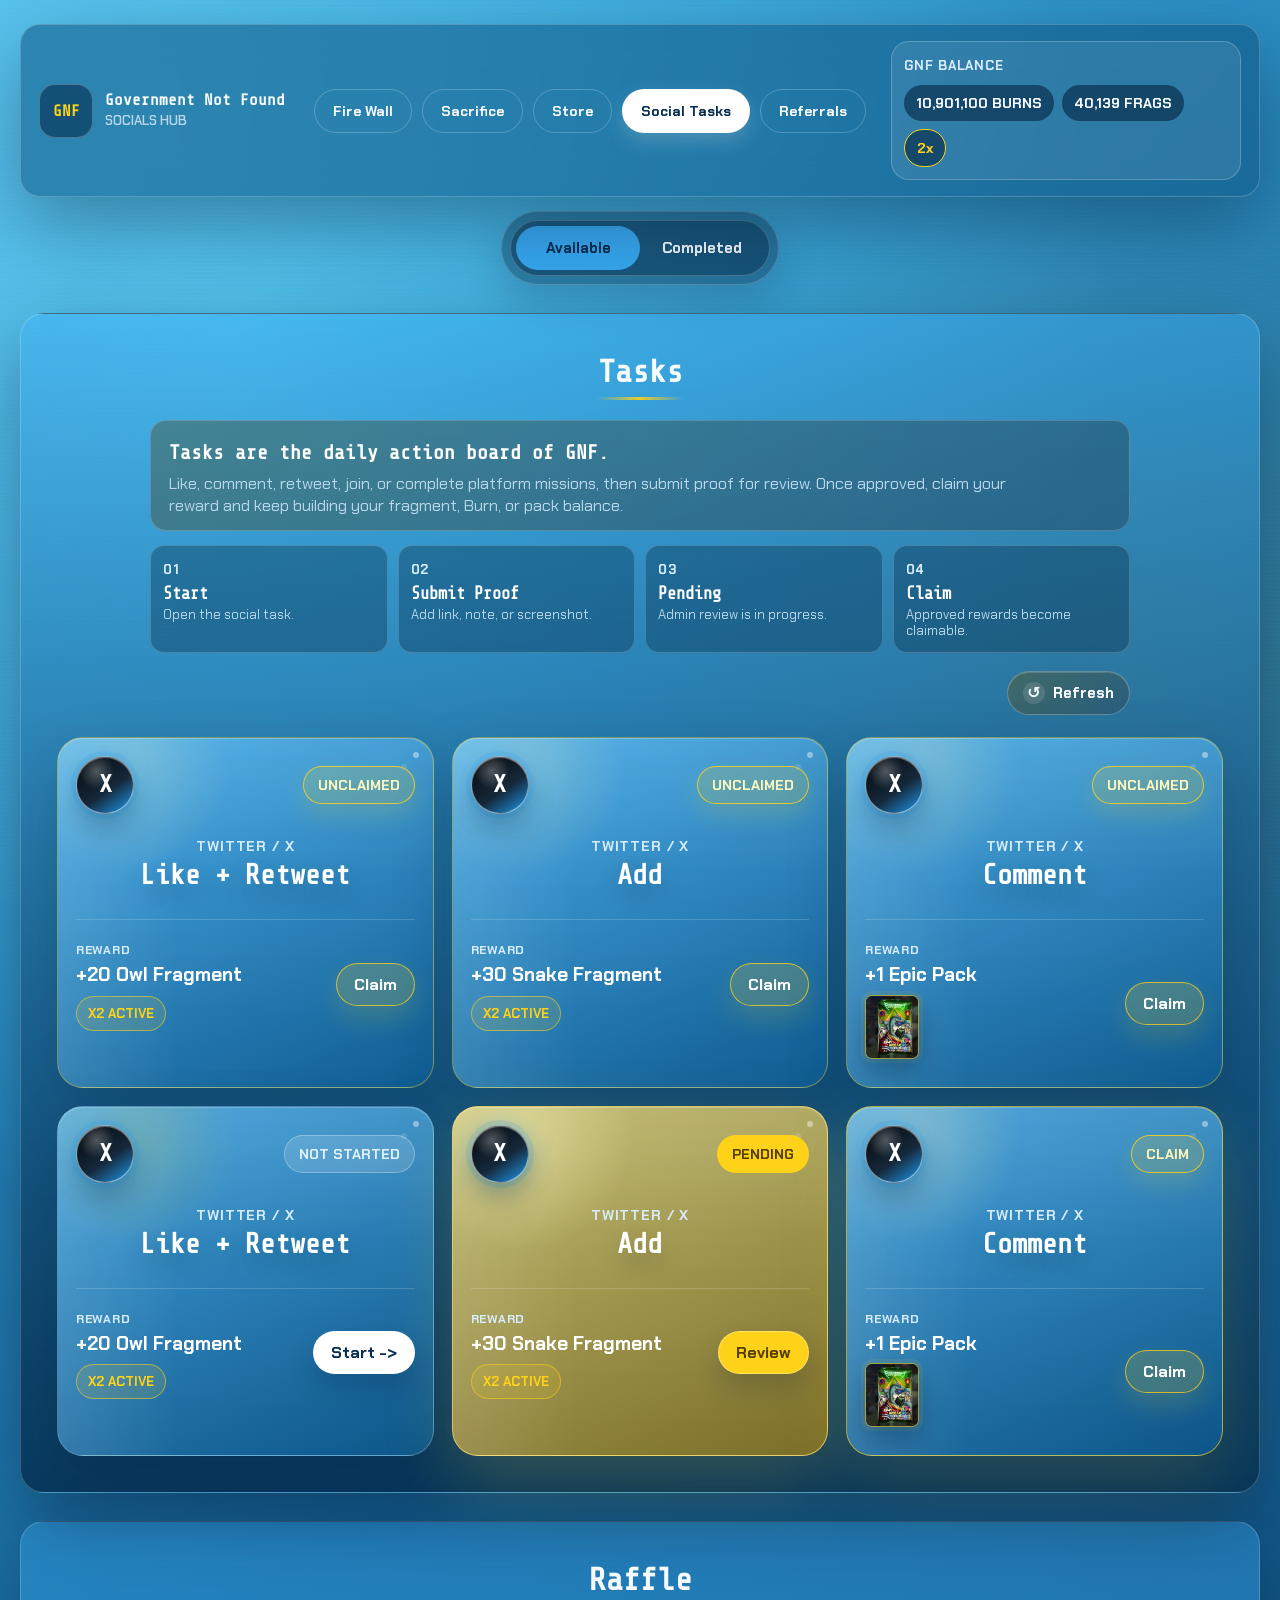
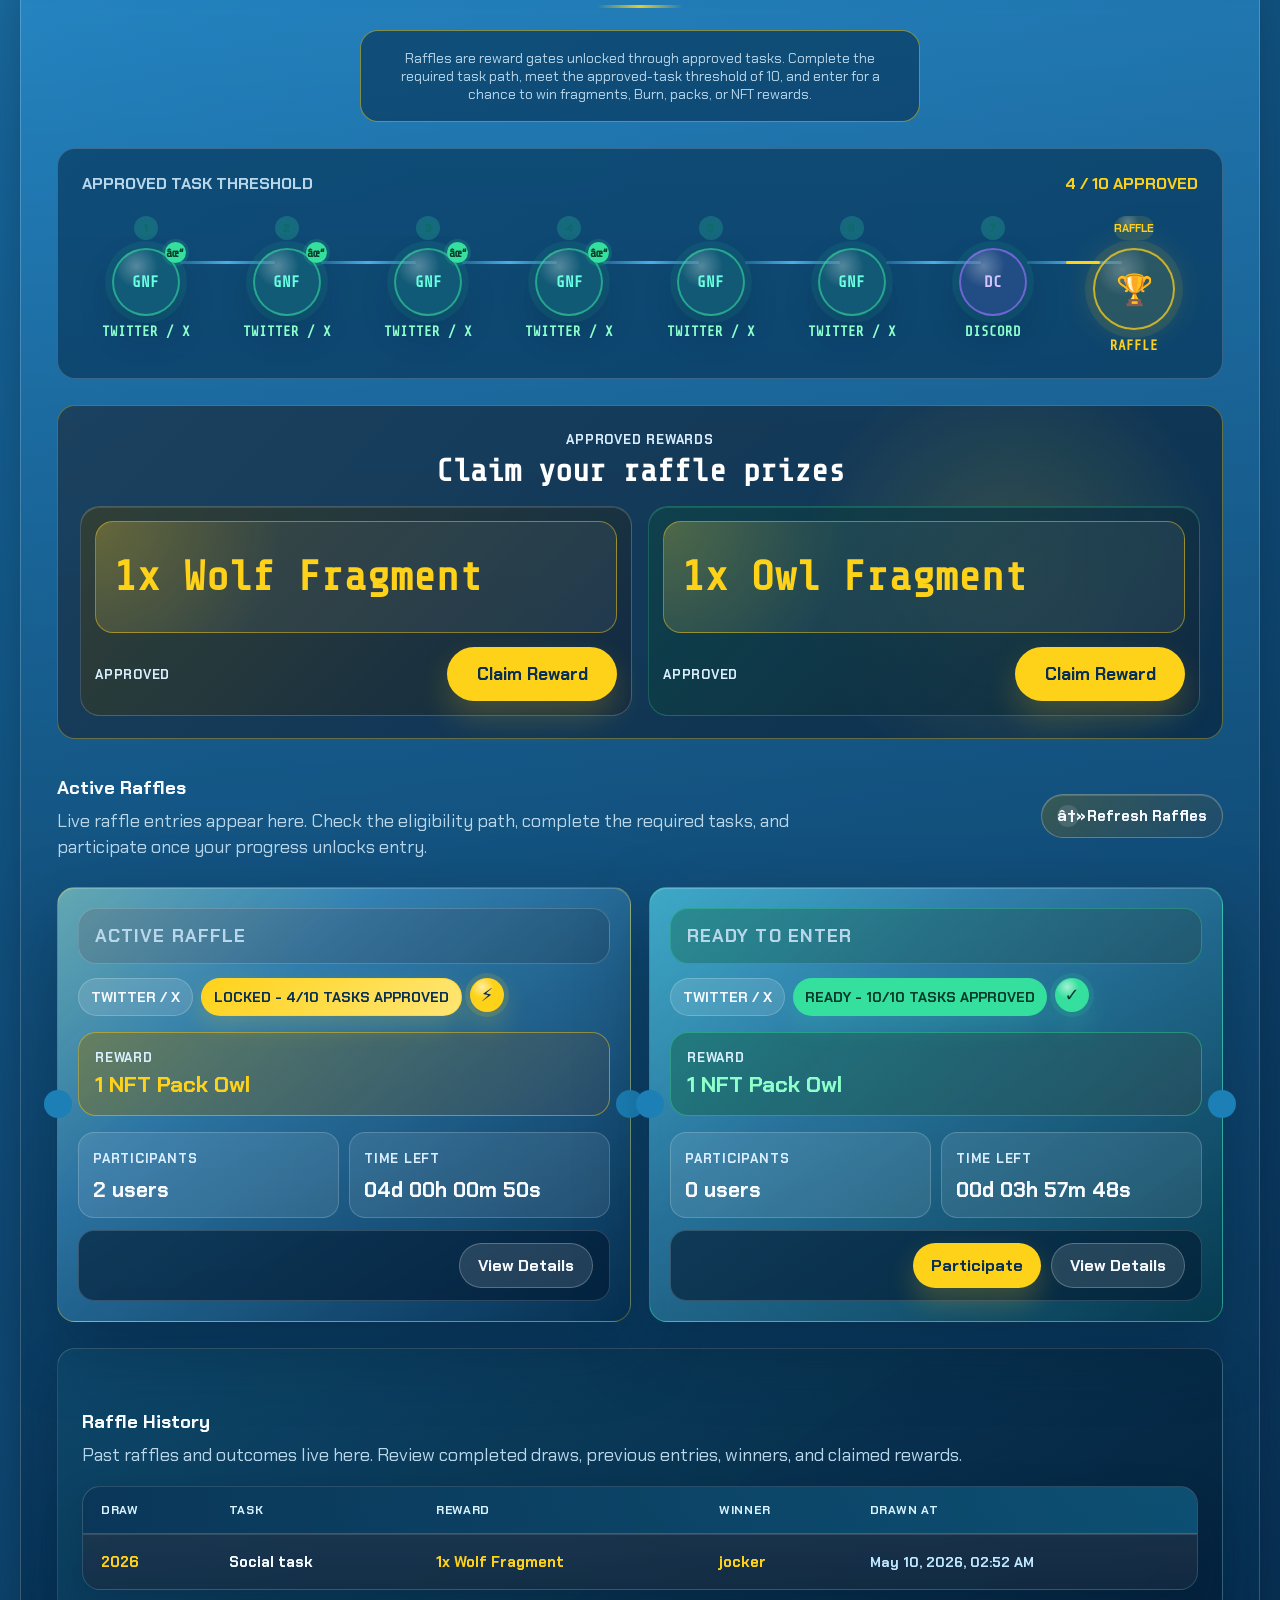
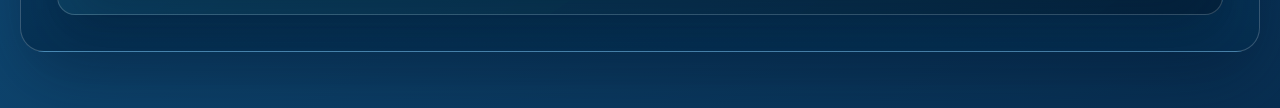
==== commit 98832567: "Remove raffle card text blocks, keep buttons only" ====
--- a/SocialMedia/index.html
+++ b/SocialMedia/index.html
@@ -11,7 +11,7 @@
       rel="stylesheet"
     />
     <script>if (new URLSearchParams(location.search).has("embed")) document.documentElement.classList.add("embed-mode");</script>
-    <link rel="stylesheet" href="./styles.css?v=21" />
+    <link rel="stylesheet" href="./styles.css?v=22" />
     <style>
       .embed-mode .task-board {
         grid-template-columns: repeat(3, minmax(0, 1fr)) !important;
@@ -512,11 +512,7 @@
                   </div>
                 </div>
 
-                <div class="unlock-path">
-                  <div>
-                    <span>Raffle task</span>
-                    <strong>This raffle is visible but not open to you yet. Complete more approved tasks and finish the required raffle task to unlock participation.</strong>
-                  </div>
+                <div class="unlock-path unlock-path-buttons">
                   <button class="secondary-action" type="button" data-open-details="locked">
                     View Details
                   </button>
@@ -554,11 +550,7 @@
                   </div>
                 </div>
 
-                <div class="unlock-path">
-                  <div>
-                    <span id="readyRaffleStatusLabel">Join now</span>
-                    <strong id="readyRaffleStatus">You've met the requirements. Join before the raffle closes to secure your entry.</strong>
-                  </div>
+                <div class="unlock-path unlock-path-buttons">
                   <div class="raffle-actions">
                     <button class="participate-action" type="button" id="participateRaffle">
                       Participate
@@ -646,38 +638,6 @@
           </div>
         </div>
 
-        <div class="modal-body-grid">
-          <article class="detail-card timeline-card">
-            <div class="detail-card-head">
-              <span>Timeline</span>
-              <strong>Draw window</strong>
-            </div>
-            <div class="timeline-row">
-              <div>
-                <span>Starts</span>
-                <strong>May 10, 2026, 03:47 PM</strong>
-              </div>
-              <div>
-                <span>Ends</span>
-                <strong>May 10, 2026, 07:47 PM</strong>
-              </div>
-            </div>
-            <div class="mini-progress">
-              <span style="width: 68%"></span>
-            </div>
-          </article>
-
-          <article class="detail-card status-card">
-            <div class="detail-card-head">
-              <span>Required task status</span>
-              <strong id="detailsStatus">Not completed yet</strong>
-            </div>
-            <p id="detailsStatusCopy">
-              Your entry is locked until the raffle task is confirmed and enough normal tasks are approved.
-            </p>
-          </article>
-        </div>
-
         <article class="task-detail-panel">
           <div>
             <p class="eyebrow">Required raffle task</p>
@@ -695,6 +655,10 @@
             </button>
           </div>
         <div class="merged-proof-form">
+          <div class="proof-form-head">
+            <span>Proof submission</span>
+            <strong>Submit your raffle task proof</strong>
+          </div>
           <div class="proof-grid details-proof-grid">
             <label class="proof-field">
               <span>Text proof <small>optional</small></span>
@@ -794,7 +758,8 @@
       };
 
       const setText = (id, value) => {
-        document.querySelector(id).textContent = value;
+        const element = document.querySelector(id);
+        if (element) element.textContent = value;
       };
 
       const openDetails = (type, trigger) => {
--- a/SocialMedia/styles.css
+++ b/SocialMedia/styles.css
@@ -1673,6 +1673,12 @@
 .unlock-path .secondary-action {
   margin-top: 0;
   white-space: nowrap;
+}
+
+.unlock-path-buttons {
+  grid-template-columns: 1fr;
+  justify-items: end;
+  padding: 12px 16px;
 }
 
 .raffle-actions {
@@ -2902,4 +2908,116 @@
 
 .details-overlay.entered-modal #detailsPrimaryAction {
   pointer-events: none;
+}
+/* Streamlined raffle modal layout */
+.details-modal {
+  scrollbar-color: rgba(255, 255, 255, 0.62) rgba(3, 27, 50, 0.28);
+}
+
+.task-detail-panel {
+  grid-template-columns: minmax(0, 1fr) minmax(170px, 220px) !important;
+  align-items: start !important;
+  gap: 22px !important;
+  margin-top: 18px !important;
+  padding: 22px !important;
+  border-color: rgba(157, 218, 255, 0.24) !important;
+  background:
+    radial-gradient(circle at 12% 0%, rgba(255, 210, 26, 0.12), transparent 26%),
+    linear-gradient(145deg, rgba(10, 67, 105, 0.9), rgba(3, 30, 56, 0.92)) !important;
+  box-shadow:
+    inset 0 1px 0 rgba(255, 255, 255, 0.13),
+    0 18px 42px rgba(3, 22, 42, 0.22) !important;
+}
+
+.task-detail-panel h3 {
+  font-size: clamp(26px, 3vw, 34px) !important;
+  line-height: 1.05 !important;
+}
+
+.task-detail-panel p:not(.eyebrow) {
+  max-width: 720px;
+  font-size: 19px !important;
+}
+
+.task-detail-panel .modal-actions {
+  align-self: start;
+}
+
+.task-detail-panel .primary-modal-action,
+.task-detail-panel .secondary-modal-action {
+  min-width: 180px;
+}
+
+.merged-proof-form {
+  grid-column: 1 / -1;
+  margin-top: 10px !important;
+  padding: 24px !important;
+  border-color: rgba(157, 218, 255, 0.28) !important;
+  border-radius: 22px !important;
+  background:
+    linear-gradient(135deg, rgba(255, 255, 255, 0.09), rgba(255, 255, 255, 0.025)),
+    rgba(3, 27, 50, 0.72) !important;
+}
+
+.proof-form-head {
+  display: flex;
+  justify-content: space-between;
+  gap: 14px;
+  align-items: end;
+  margin-bottom: 16px;
+}
+
+.proof-form-head span {
+  color: #d8eeff;
+  font-size: 12px;
+  font-weight: 900;
+  letter-spacing: 0.06em;
+  text-transform: uppercase;
+}
+
+.proof-form-head strong {
+  color: #ffffff;
+  font-size: 20px;
+}
+
+.details-proof-grid {
+  grid-template-columns: minmax(320px, 1.05fr) minmax(280px, 0.95fr) !important;
+  gap: 18px !important;
+}
+
+.details-proof-grid .proof-field,
+.details-proof-grid .upload-field {
+  min-height: 250px;
+}
+
+.details-proof-grid .proof-field textarea {
+  min-height: 190px;
+  font-size: 18px;
+  line-height: 1.38;
+}
+
+.details-proof-grid .upload-field strong {
+  font-size: 28px;
+}
+
+@media (max-width: 980px) {
+  .task-detail-panel,
+  .details-proof-grid {
+    grid-template-columns: 1fr !important;
+  }
+
+  .task-detail-panel .modal-actions {
+    grid-template-columns: 1fr 1fr;
+  }
+}
+
+@media (max-width: 680px) {
+  .task-detail-panel,
+  .merged-proof-form {
+    padding: 16px !important;
+  }
+
+  .task-detail-panel .modal-actions {
+    grid-template-columns: 1fr;
+  }
 }
